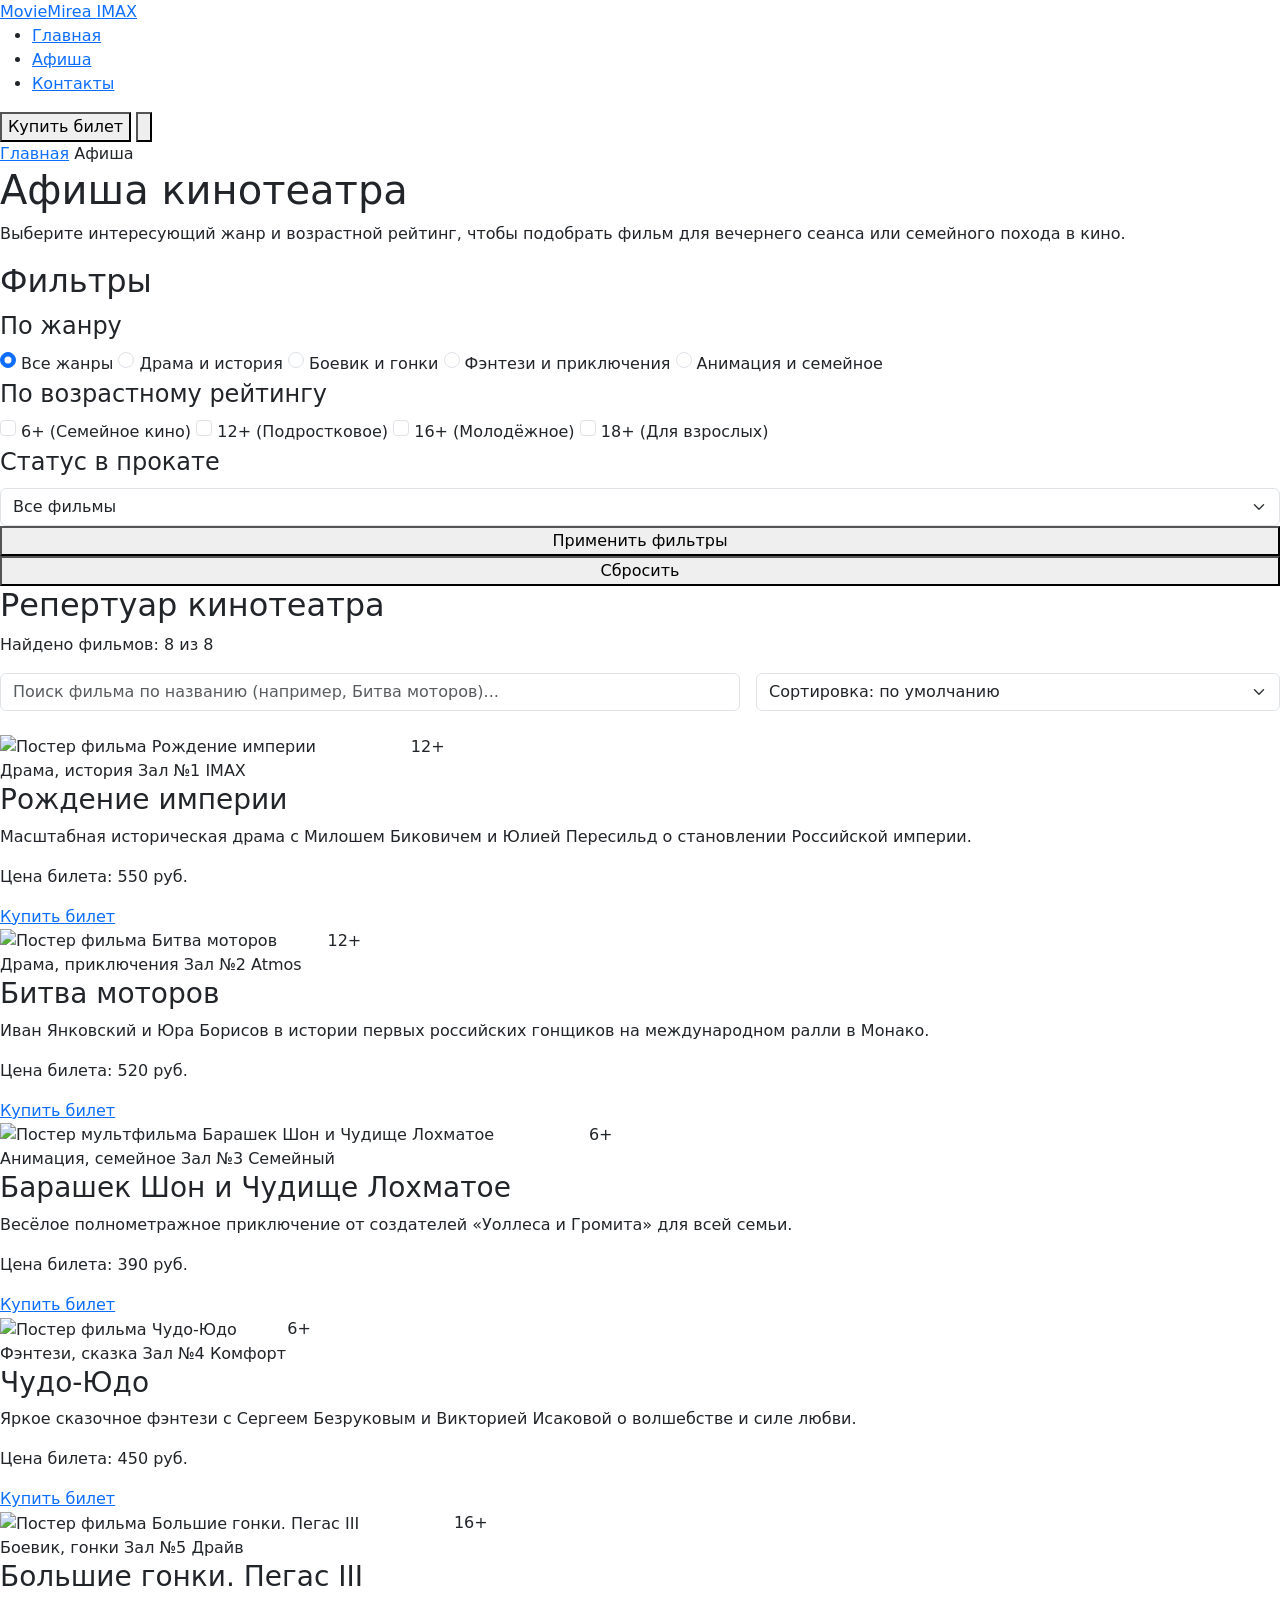
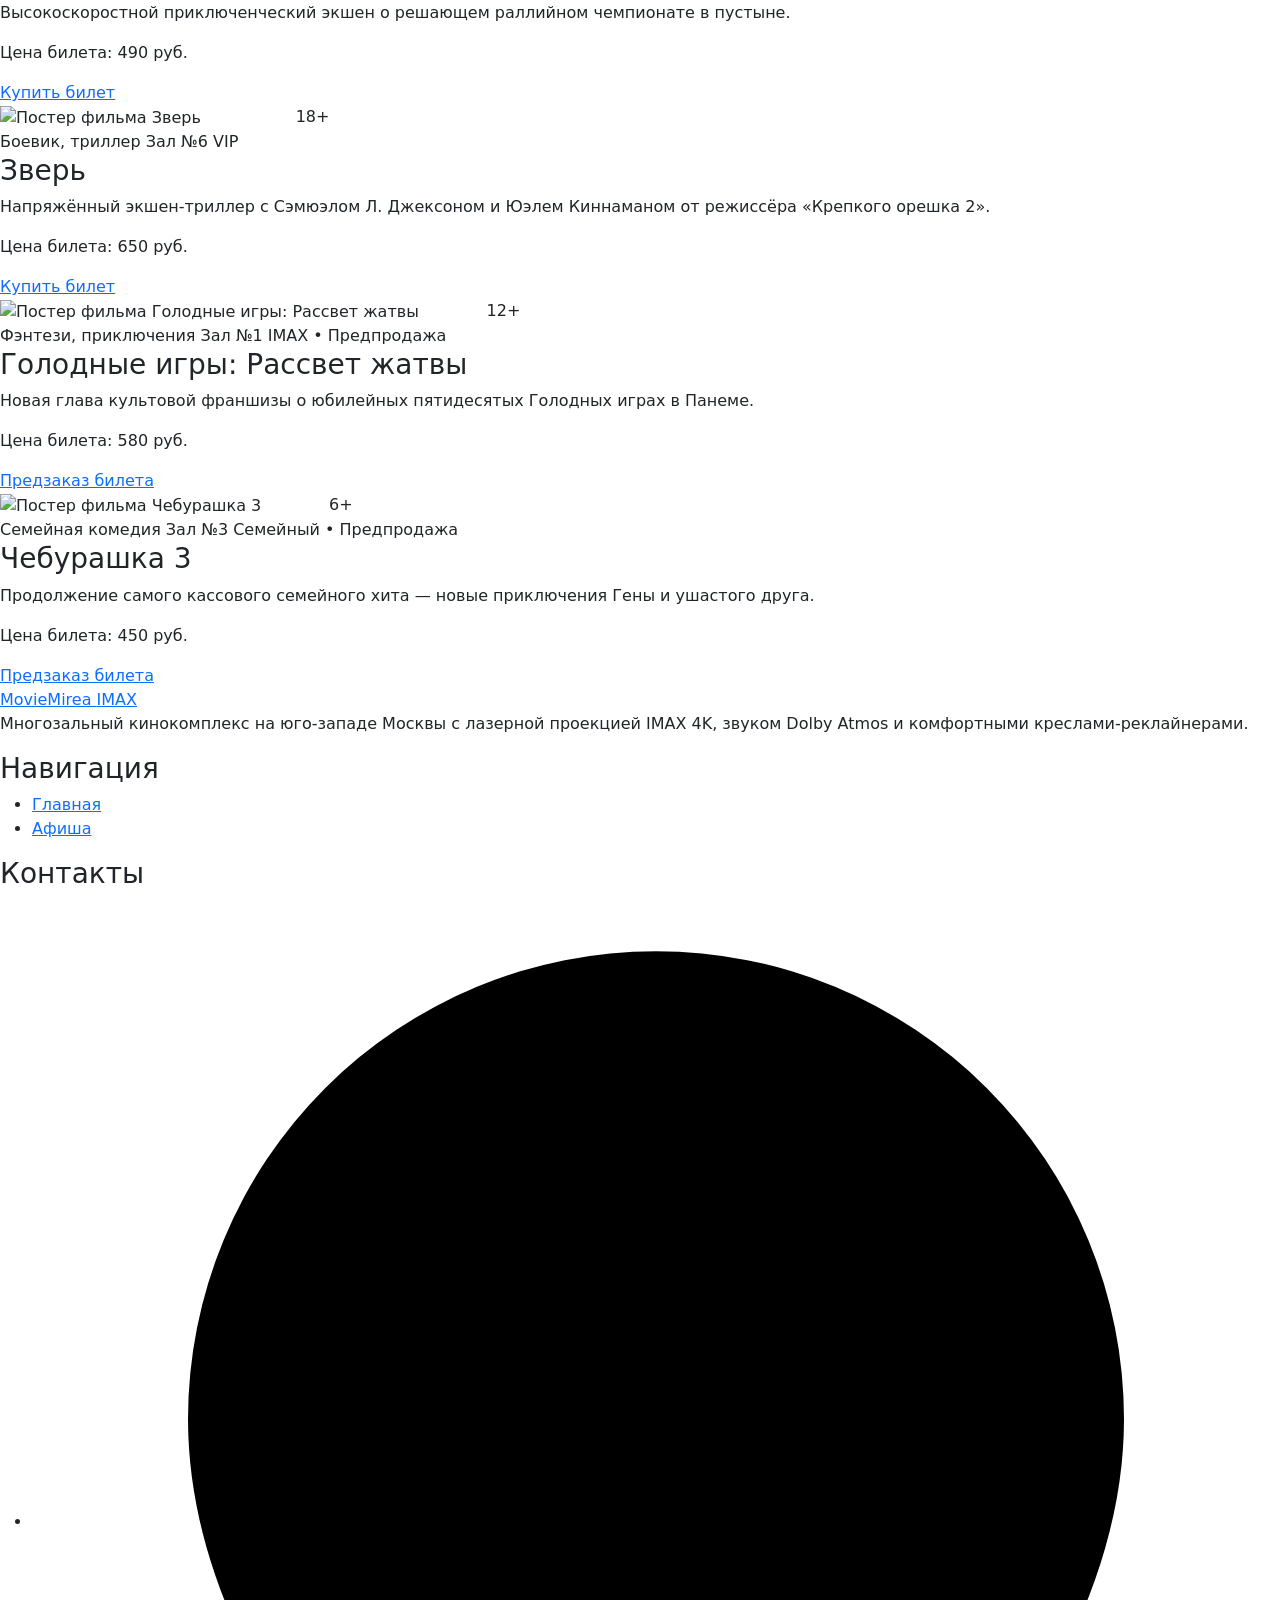
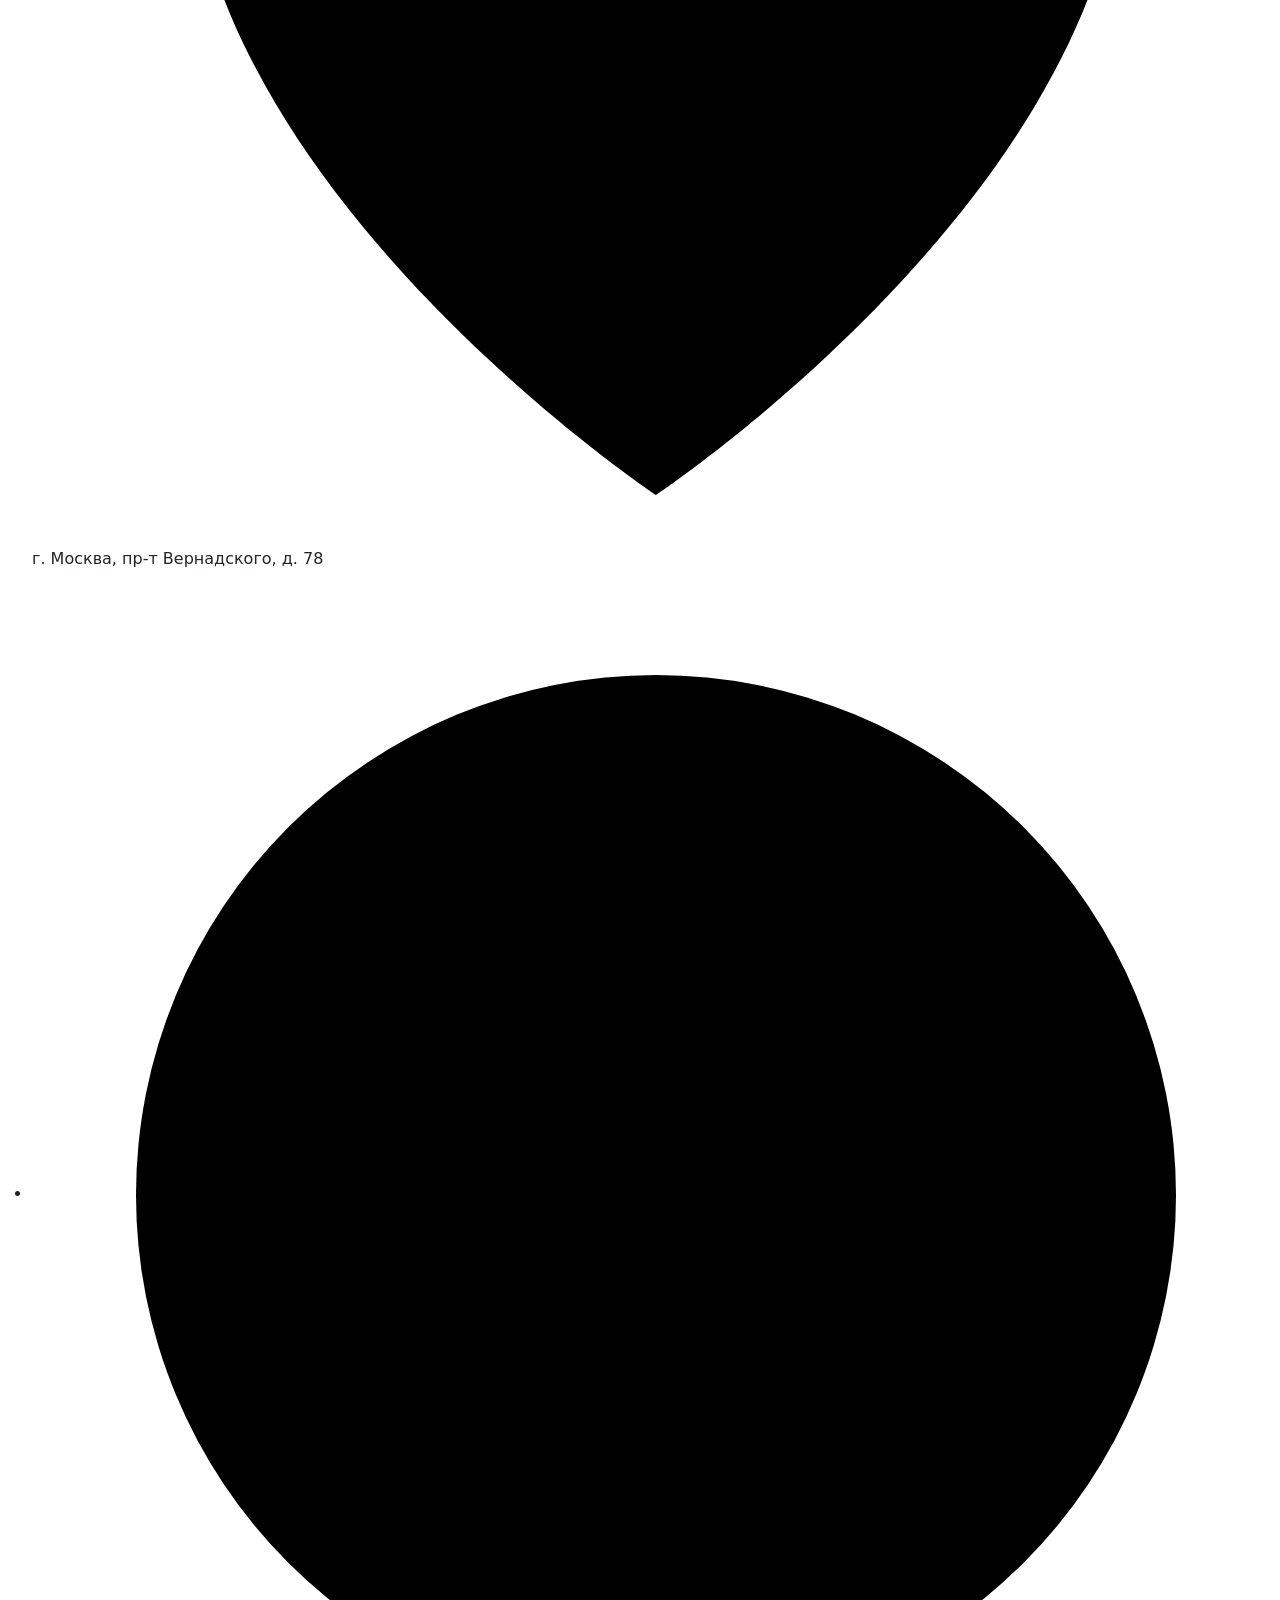
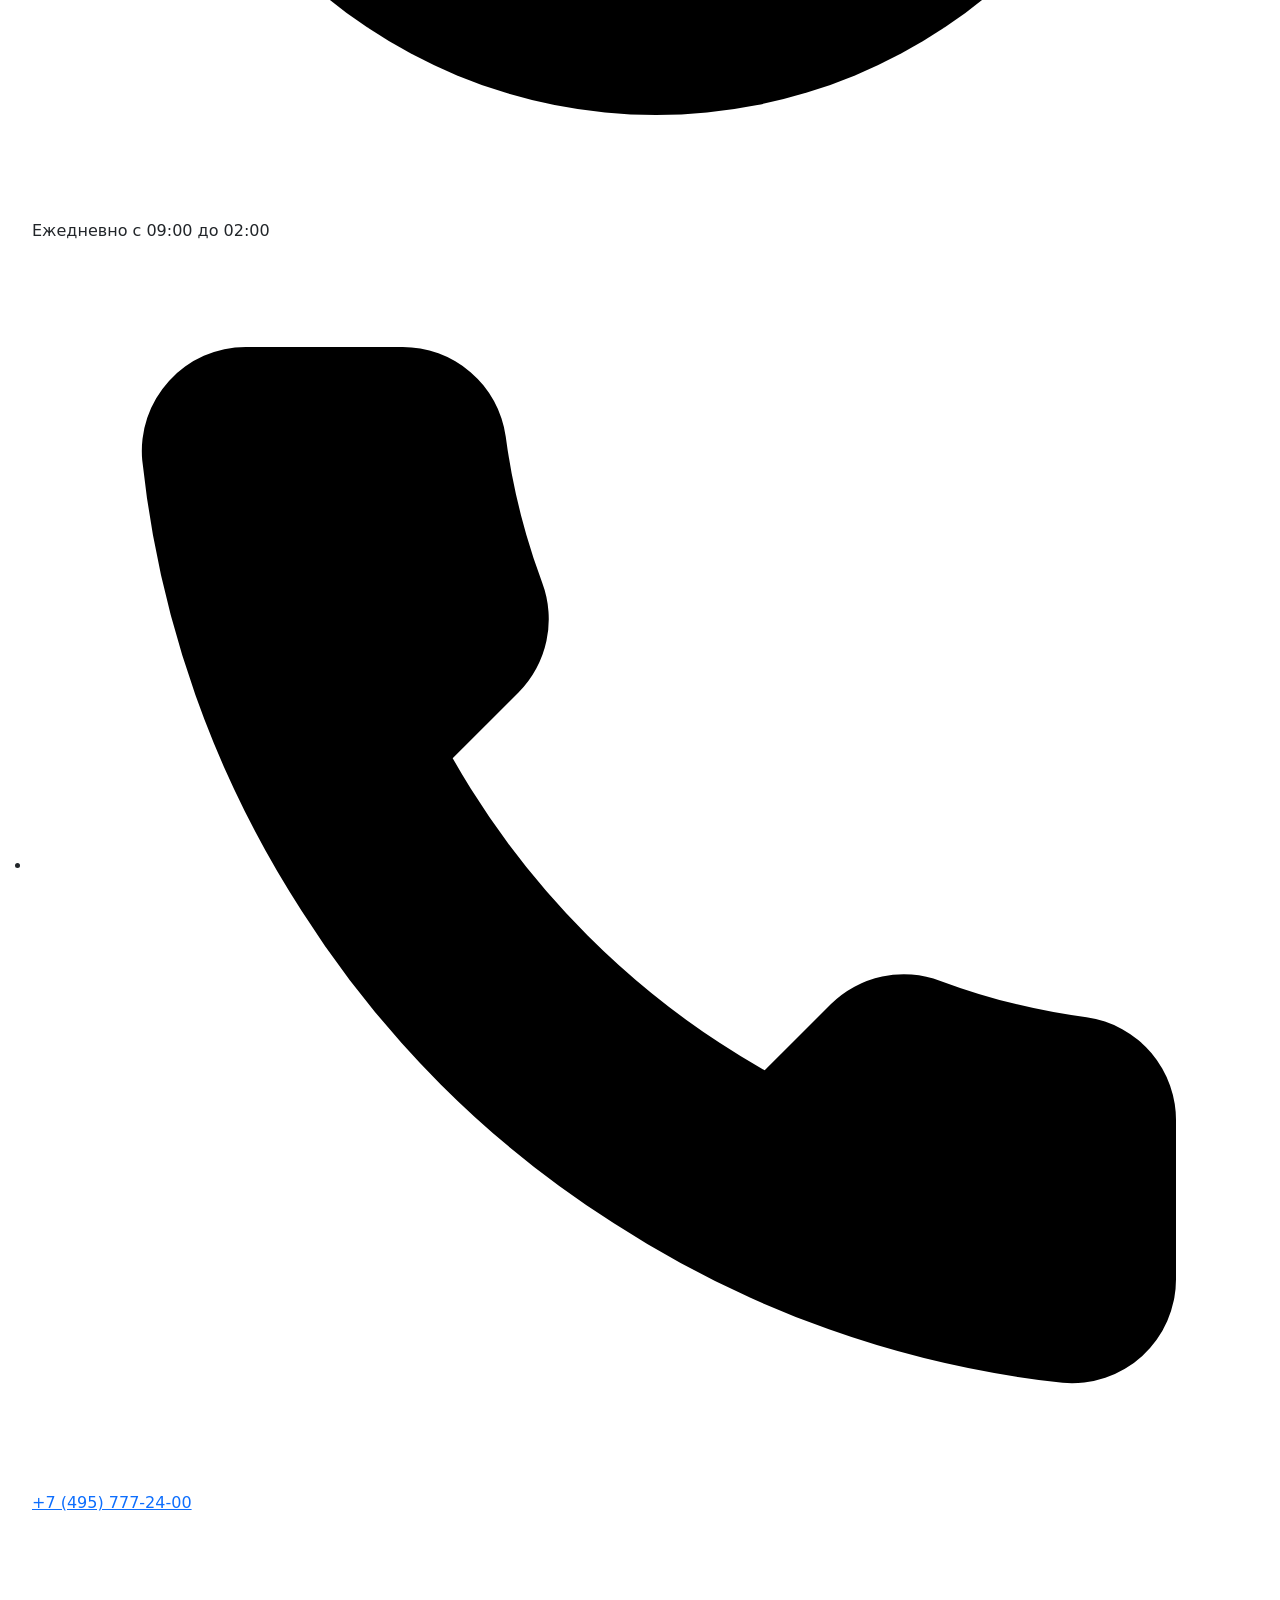
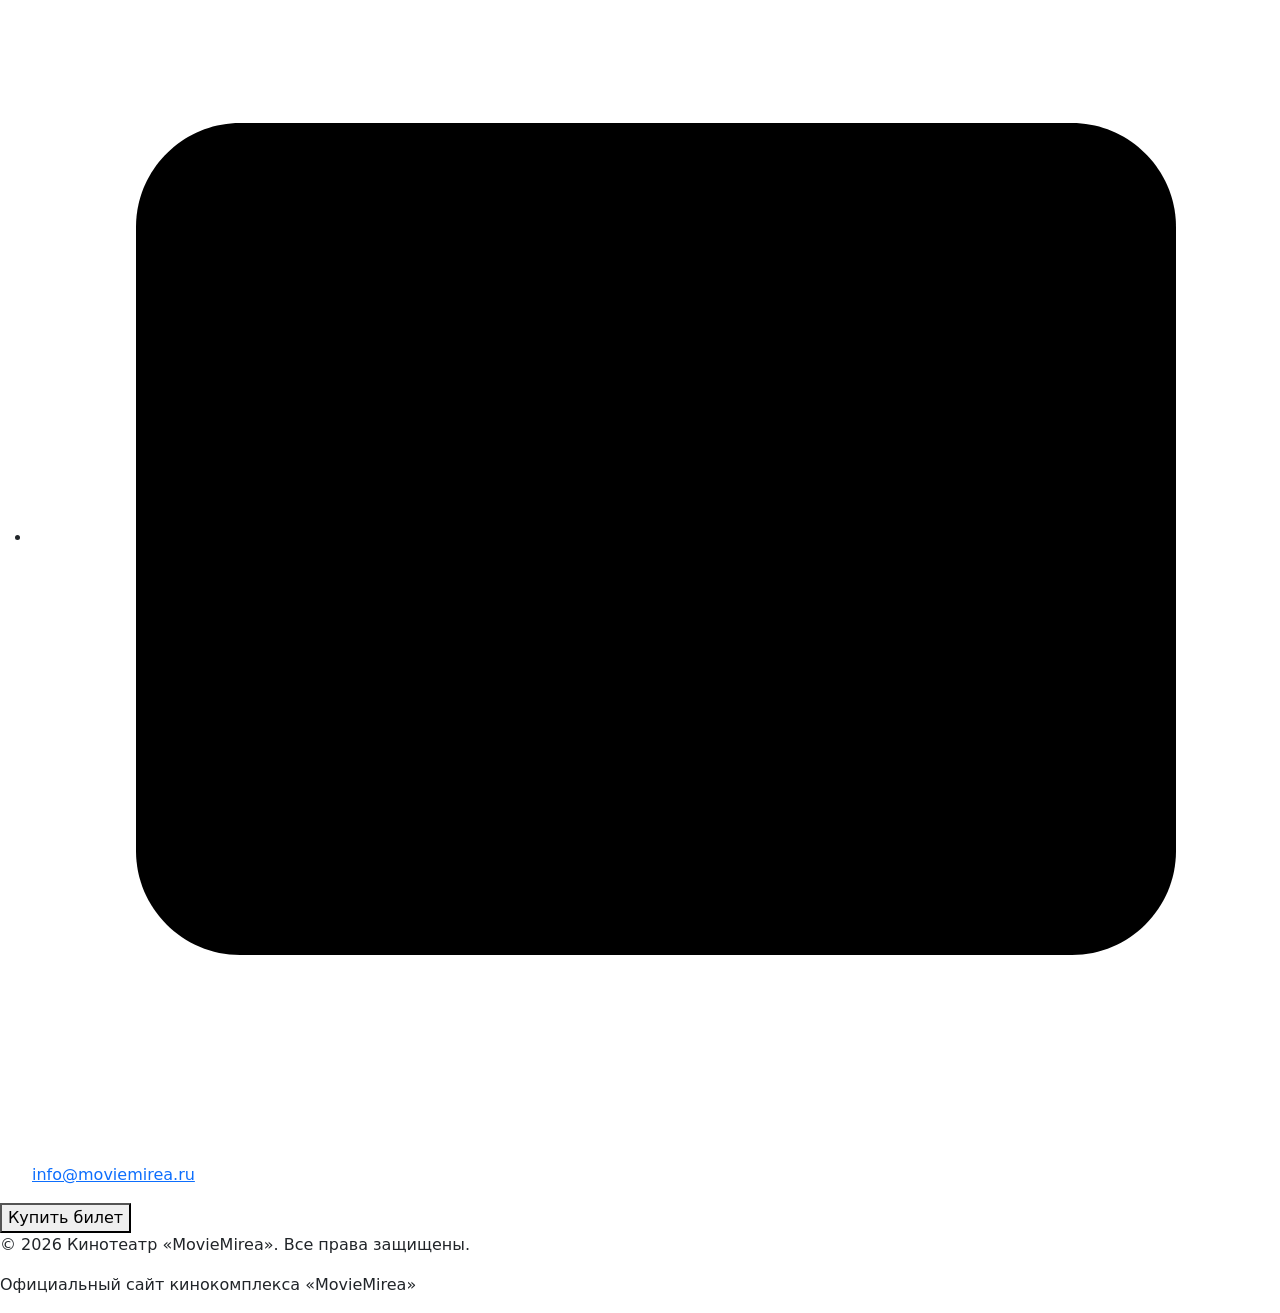
==== afisha.html @ 9479be46 "fix: remove contacts link from footer navigation" ====
<!DOCTYPE html>
<html lang="ru">
<head>
  <meta charset="UTF-8">
  <meta name="viewport" content="width=device-width, initial-scale=1.0">
  <meta name="description" content="Афиша кинотеатра MovieMirea — 8 реальных фильмов в прокате и скоро на экранах, фильтрация по жанру и возрастному рейтингу.">
  <title>Афиша — Кинотеатр MovieMirea</title>
  <link href="https://cdn.jsdelivr.net/npm/bootstrap@5.3.3/dist/css/bootstrap.min.css" rel="stylesheet">
  <link rel="stylesheet" href="css/style.css?v=9">
  <script src="js/main.js?v=9" defer></script>
</head>
<body class="page">
  <header class="site-header">
    <div class="site-header__inner">
      <a class="site-header__logo" href="index.html">
        MovieMirea
        <span class="site-header__logo-badge">IMAX</span>
      </a>

      <nav class="site-nav" aria-label="Основная навигация">
        <ul class="site-nav__list">
          <li class="site-nav__item"><a class="site-nav__link" href="index.html">Главная</a></li>
          <li class="site-nav__item"><a class="site-nav__link site-nav__link--active" href="afisha.html">Афиша</a></li>
          <li class="site-nav__item"><a class="site-nav__link" href="contacts.html">Контакты</a></li>
        </ul>
      </nav>

      <div class="site-header__actions">
        <button class="button button--primary site-header__buy-btn js-quick-book" type="button" data-movie="Рождение империи">
          Купить билет
        </button>

        <button class="theme-toggle" type="button" id="theme-toggle" aria-label="Включить светлую тему" title="Включить светлую тему">
          <svg viewBox="0 0 24 24" aria-hidden="true">
            <circle cx="12" cy="12" r="5"></circle>
            <line x1="12" y1="1" x2="12" y2="3"></line>
            <line x1="12" y1="21" x2="12" y2="23"></line>
            <line x1="4.22" y1="4.22" x2="5.64" y2="5.64"></line>
            <line x1="18.36" y1="18.36" x2="19.78" y2="19.78"></line>
            <line x1="1" y1="12" x2="3" y2="12"></line>
            <line x1="21" y1="12" x2="23" y2="12"></line>
            <line x1="4.22" y1="19.78" x2="5.64" y2="18.36"></line>
            <line x1="18.36" y1="5.64" x2="19.78" y2="4.22"></line>
          </svg>
        </button>
      </div>
    </div>
  </header>

  <main class="page__main">
    <div class="success-message alert alert-success" id="success-message" role="status" hidden>
      <strong>Бронирование успешно оформлено!</strong> Код брони отправлен по SMS на указанный номер телефона. Ждём вас в кинотеатре «MovieMirea».
    </div>
    <nav class="breadcrumbs" aria-label="Хлебные крошки">
      <a class="breadcrumbs__link" href="index.html">Главная</a>
      <span class="breadcrumbs__current">Афиша</span>
    </nav>

    <section class="section">
      <h1 class="section__title">Афиша кинотеатра</h1>
      <p class="section__text">
        Выберите интересующий жанр и возрастной рейтинг, чтобы подобрать фильм для вечернего сеанса или семейного похода в кино.
      </p>
    </section>

    <section class="afisha-layout">
      <aside class="afisha-filters" aria-label="Фильтры афиши">
        <h2 class="afisha-filters__title">Фильтры</h2>

        <form class="filters-form" id="afisha-filter-form" action="#" method="get">
          <fieldset class="filters-form__fieldset">
            <legend class="filters-form__legend">По жанру</legend>

            <label class="filters-form__label">
              <input class="form-check-input mt-0" type="radio" name="genre" value="all" checked>
              <span>Все жанры</span>
            </label>

            <label class="filters-form__label">
              <input class="form-check-input mt-0" type="radio" name="genre" value="drama">
              <span>Драма и история</span>
            </label>

            <label class="filters-form__label">
              <input class="form-check-input mt-0" type="radio" name="genre" value="action">
              <span>Боевик и гонки</span>
            </label>

            <label class="filters-form__label">
              <input class="form-check-input mt-0" type="radio" name="genre" value="fantasy">
              <span>Фэнтези и приключения</span>
            </label>

            <label class="filters-form__label">
              <input class="form-check-input mt-0" type="radio" name="genre" value="animation">
              <span>Анимация и семейное</span>
            </label>
          </fieldset>

          <fieldset class="filters-form__fieldset">
            <legend class="filters-form__legend">По возрастному рейтингу</legend>

            <label class="filters-form__label">
              <input class="form-check-input mt-0" type="checkbox" name="age" value="6+">
              <span>6+ (Семейное кино)</span>
            </label>

            <label class="filters-form__label">
              <input class="form-check-input mt-0" type="checkbox" name="age" value="12+">
              <span>12+ (Подростковое)</span>
            </label>

            <label class="filters-form__label">
              <input class="form-check-input mt-0" type="checkbox" name="age" value="16+">
              <span>16+ (Молодёжное)</span>
            </label>

            <label class="filters-form__label">
              <input class="form-check-input mt-0" type="checkbox" name="age" value="18+">
              <span>18+ (Для взрослых)</span>
            </label>
          </fieldset>

          <fieldset class="filters-form__fieldset">
            <legend class="filters-form__legend">Статус в прокате</legend>
            <label class="booking-form__label visually-hidden" for="filter-badge">Выберите бейдж</label>
            <select class="booking-form__select form-select" id="filter-badge" name="badge">
              <option value="all">Все фильмы</option>
              <option value="Премьера">Премьера</option>
              <option value="Хит">Хит</option>
              <option value="Скоро">Скоро</option>
            </select>
          </fieldset>

          <div class="filters-form__actions">
            <button class="button button--primary w-100" type="submit">Применить фильтры</button>
            <button class="button button--secondary w-100" type="reset">Сбросить</button>
          </div>
        </form>
      </aside>

      <section class="afisha-movies">
        <div class="afisha-movies__header">
          <h2 class="afisha-movies__title">Репертуар кинотеатра</h2>
          <p class="afisha-movies__count" id="afisha-movies-count">Найдено фильмов: 8 из 8</p>
        </div>

        <div class="afisha-toolbar row g-3 mb-4">
          <div class="col-md-7">
            <label class="visually-hidden" for="afisha-search">Поиск фильма по названию</label>
            <input
              class="booking-form__input form-control"
              id="afisha-search"
              type="search"
              placeholder="Поиск фильма по названию (например, Битва моторов)..."
              autocomplete="off"
            >
          </div>
          <div class="col-md-5">
            <label class="visually-hidden" for="afisha-sort">Сортировка фильмов</label>
            <select class="booking-form__select form-select" id="afisha-sort">
              <option value="default">Сортировка: по умолчанию</option>
              <option value="price-asc">По цене: сначала дешевле</option>
              <option value="price-desc">По цене: сначала дороже</option>
              <option value="title-asc">По названию: А — Я</option>
            </select>
          </div>
        </div>

        <div class="alert alert-warning" id="afisha-empty-message" hidden>
          По выбранным параметрам фильмы не найдены. Попробуйте изменить запрос или сбросить фильтры.
        </div>

        <div class="movies-grid" id="afisha-movies-grid">
          <!-- Фильм 1 -->
          <article class="movie-card movie-card--premiere js-afisha-card" data-genre="drama" data-age="12+" data-badge="Премьера" data-price="550" data-title="Рождение империи">
            <div class="movie-card__poster-wrap">
              <img class="movie-card__image" src="images/movie-1.jpg" alt="Постер фильма Рождение империи" width="680" height="1000" loading="lazy">
              <span class="movie-card__badge movie-card__badge--premiere badge">Премьера</span>
              <span class="movie-card__age">12+</span>
            </div>
            <div class="movie-card__meta">
              <span class="movie-card__genre">Драма, история</span>
              <span>Зал №1 IMAX</span>
            </div>
            <h3 class="movie-card__title">Рождение империи</h3>
            <p class="movie-card__description">Масштабная историческая драма с Милошем Биковичем и Юлией Пересильд о становлении Российской империи.</p>
            <p class="movie-card__price">Цена билета: 550 руб.</p>
            <div class="movie-card__actions">
              <a class="button button--primary movie-card__button" href="booking.html?movie=empire">Купить билет</a>
            </div>
          </article>

          <!-- Фильм 2 -->
          <article class="movie-card movie-card--hit js-afisha-card" data-genre="drama" data-age="12+" data-badge="Хит" data-price="520" data-title="Битва моторов">
            <div class="movie-card__poster-wrap">
              <img class="movie-card__image" src="images/movie-2.jpg" alt="Постер фильма Битва моторов" width="680" height="1000" loading="lazy">
              <span class="movie-card__badge movie-card__badge--hit badge">Хит</span>
              <span class="movie-card__age">12+</span>
            </div>
            <div class="movie-card__meta">
              <span class="movie-card__genre">Драма, приключения</span>
              <span>Зал №2 Atmos</span>
            </div>
            <h3 class="movie-card__title">Битва моторов</h3>
            <p class="movie-card__description">Иван Янковский и Юра Борисов в истории первых российских гонщиков на международном ралли в Монако.</p>
            <p class="movie-card__price">Цена билета: 520 руб.</p>
            <div class="movie-card__actions">
              <a class="button button--primary movie-card__button" href="booking.html?movie=motors">Купить билет</a>
            </div>
          </article>

          <!-- Фильм 3 -->
          <article class="movie-card movie-card--premiere js-afisha-card" data-genre="animation" data-age="6+" data-badge="Премьера" data-price="390" data-title="Барашек Шон и Чудище Лохматое">
            <div class="movie-card__poster-wrap">
              <img class="movie-card__image" src="images/movie-3.jpg" alt="Постер мультфильма Барашек Шон и Чудище Лохматое" width="680" height="1000" loading="lazy">
              <span class="movie-card__badge movie-card__badge--premiere badge">Премьера</span>
              <span class="movie-card__age">6+</span>
            </div>
            <div class="movie-card__meta">
              <span class="movie-card__genre">Анимация, семейное</span>
              <span>Зал №3 Семейный</span>
            </div>
            <h3 class="movie-card__title">Барашек Шон и Чудище Лохматое</h3>
            <p class="movie-card__description">Весёлое полнометражное приключение от создателей «Уоллеса и Громита» для всей семьи.</p>
            <p class="movie-card__price">Цена билета: 390 руб.</p>
            <div class="movie-card__actions">
              <a class="button button--primary movie-card__button" href="booking.html?movie=shaun">Купить билет</a>
            </div>
          </article>

          <!-- Фильм 4 -->
          <article class="movie-card movie-card--hit js-afisha-card" data-genre="fantasy" data-age="6+" data-badge="Хит" data-price="450" data-title="Чудо-Юдо">
            <div class="movie-card__poster-wrap">
              <img class="movie-card__image" src="images/movie-5.jpg" alt="Постер фильма Чудо-Юдо" width="680" height="1000" loading="lazy">
              <span class="movie-card__badge movie-card__badge--hit badge">Хит</span>
              <span class="movie-card__age">6+</span>
            </div>
            <div class="movie-card__meta">
              <span class="movie-card__genre">Фэнтези, сказка</span>
              <span>Зал №4 Комфорт</span>
            </div>
            <h3 class="movie-card__title">Чудо-Юдо</h3>
            <p class="movie-card__description">Яркое сказочное фэнтези с Сергеем Безруковым и Викторией Исаковой о волшебстве и силе любви.</p>
            <p class="movie-card__price">Цена билета: 450 руб.</p>
            <div class="movie-card__actions">
              <a class="button button--primary movie-card__button" href="booking.html?movie=chudo">Купить билет</a>
            </div>
          </article>

          <!-- Фильм 5 -->
          <article class="movie-card movie-card--premiere js-afisha-card" data-genre="action" data-age="16+" data-badge="Премьера" data-price="490" data-title="Большие гонки. Пегас III">
            <div class="movie-card__poster-wrap">
              <img class="movie-card__image" src="images/movie-6.jpg" alt="Постер фильма Большие гонки. Пегас III" width="680" height="1000" loading="lazy">
              <span class="movie-card__badge movie-card__badge--premiere badge">Премьера</span>
              <span class="movie-card__age">16+</span>
            </div>
            <div class="movie-card__meta">
              <span class="movie-card__genre">Боевик, гонки</span>
              <span>Зал №5 Драйв</span>
            </div>
            <h3 class="movie-card__title">Большие гонки. Пегас III</h3>
            <p class="movie-card__description">Высокоскоростной приключенческий экшен о решающем раллийном чемпионате в пустыне.</p>
            <p class="movie-card__price">Цена билета: 490 руб.</p>
            <div class="movie-card__actions">
              <a class="button button--primary movie-card__button" href="booking.html?movie=pegas">Купить билет</a>
            </div>
          </article>

          <!-- Фильм 6 -->
          <article class="movie-card movie-card--premiere js-afisha-card" data-genre="action" data-age="18+" data-badge="Премьера" data-price="650" data-title="Зверь">
            <div class="movie-card__poster-wrap">
              <img class="movie-card__image" src="images/movie-7.jpg" alt="Постер фильма Зверь" width="680" height="1000" loading="lazy">
              <span class="movie-card__badge movie-card__badge--premiere badge">Премьера</span>
              <span class="movie-card__age">18+</span>
            </div>
            <div class="movie-card__meta">
              <span class="movie-card__genre">Боевик, триллер</span>
              <span>Зал №6 VIP</span>
            </div>
            <h3 class="movie-card__title">Зверь</h3>
            <p class="movie-card__description">Напряжённый экшен-триллер с Сэмюэлом Л. Джексоном и Юэлем Киннаманом от режиссёра «Крепкого орешка 2».</p>
            <p class="movie-card__price">Цена билета: 650 руб.</p>
            <div class="movie-card__actions">
              <a class="button button--primary movie-card__button" href="booking.html?movie=beast">Купить билет</a>
            </div>
          </article>

          <!-- Фильм 7 -->
          <article class="movie-card movie-card--soon js-afisha-card" data-genre="fantasy" data-age="12+" data-badge="Скоро" data-price="580" data-title="Голодные игры: Рассвет жатвы">
            <div class="movie-card__poster-wrap">
              <img class="movie-card__image" src="images/movie-4.jpg" alt="Постер фильма Голодные игры: Рассвет жатвы" width="680" height="1000" loading="lazy">
              <span class="movie-card__badge movie-card__badge--soon badge">Скоро</span>
              <span class="movie-card__age">12+</span>
            </div>
            <div class="movie-card__meta">
              <span class="movie-card__genre">Фэнтези, приключения</span>
              <span>Зал №1 IMAX &bull; Предпродажа</span>
            </div>
            <h3 class="movie-card__title">Голодные игры: Рассвет жатвы</h3>
            <p class="movie-card__description">Новая глава культовой франшизы о юбилейных пятидесятых Голодных играх в Панеме.</p>
            <p class="movie-card__price">Цена билета: 580 руб.</p>
            <div class="movie-card__actions">
              <a class="button button--secondary movie-card__button" href="booking.html?movie=hungergames">Предзаказ билета</a>
            </div>
          </article>

          <!-- Фильм 8 -->
          <article class="movie-card movie-card--soon js-afisha-card" data-genre="animation" data-age="6+" data-badge="Скоро" data-price="450" data-title="Чебурашка 3">
            <div class="movie-card__poster-wrap">
              <img class="movie-card__image" src="images/movie-8.jpg" alt="Постер фильма Чебурашка 3" width="680" height="1000" loading="lazy">
              <span class="movie-card__badge movie-card__badge--soon badge">Скоро</span>
              <span class="movie-card__age">6+</span>
            </div>
            <div class="movie-card__meta">
              <span class="movie-card__genre">Семейная комедия</span>
              <span>Зал №3 Семейный &bull; Предпродажа</span>
            </div>
            <h3 class="movie-card__title">Чебурашка 3</h3>
            <p class="movie-card__description">Продолжение самого кассового семейного хита — новые приключения Гены и ушастого друга.</p>
            <p class="movie-card__price">Цена билета: 450 руб.</p>
            <div class="movie-card__actions">
              <a class="button button--secondary movie-card__button" href="booking.html?movie=cheburashka">Предзаказ билета</a>
            </div>
          </article>
        </div>
      </section>
    </section>
  </main>

  <footer class="site-footer">
    <div class="site-footer__inner">
      <div class="site-footer__grid">
        <div class="site-footer__col">
          <a class="site-footer__logo" href="index.html">
            MovieMirea
            <span class="site-header__logo-badge">IMAX</span>
          </a>
          <p class="site-footer__text">
            Многозальный кинокомплекс на юго-западе Москвы с лазерной проекцией IMAX 4K, звуком Dolby Atmos и комфортными креслами-реклайнерами.
          </p>
        </div>

        <nav class="site-footer__col" aria-label="Навигация в подвале">
          <h3 class="site-footer__title">Навигация</h3>
          <ul class="site-footer__list">
            <li class="site-footer__item"><a class="site-footer__link" href="index.html">Главная</a></li>
            <li class="site-footer__item"><a class="site-footer__link" href="afisha.html">Афиша</a></li>
          </ul>
        </nav>

        <div class="site-footer__col">
          <h3 class="site-footer__title">Контакты</h3>
          <ul class="site-footer__list">
            <li class="site-footer__item site-footer__item--icon">
              <svg class="site-footer__icon" viewBox="0 0 24 24" aria-hidden="true">
                <path d="M21 10c0 7-9 13-9 13s-9-6-9-13a9 9 0 0 1 18 0z"></path>
                <circle cx="12" cy="10" r="3"></circle>
              </svg>
              <span>г. Москва, пр-т Вернадского, д. 78</span>
            </li>
            <li class="site-footer__item site-footer__item--icon">
              <svg class="site-footer__icon" viewBox="0 0 24 24" aria-hidden="true">
                <circle cx="12" cy="12" r="10"></circle>
                <polyline points="12 6 12 12 16 14"></polyline>
              </svg>
              <span>Ежедневно с 09:00 до 02:00</span>
            </li>
            <li class="site-footer__item site-footer__item--icon">
              <svg class="site-footer__icon" viewBox="0 0 24 24" aria-hidden="true">
                <path d="M22 16.92v3a2 2 0 0 1-2.18 2 19.79 19.79 0 0 1-8.63-3.07 19.5 19.5 0 0 1-6-6 19.79 19.79 0 0 1-3.07-8.67A2 2 0 0 1 4.11 2h3a2 2 0 0 1 2 1.72 12.84 12.84 0 0 0 .7 2.81 2 2 0 0 1-.45 2.11L8.09 9.91a16 16 0 0 0 6 6l1.27-1.27a2 2 0 0 1 2.11-.45 12.84 12.84 0 0 0 2.81.7A2 2 0 0 1 22 16.92z"></path>
              </svg>
              <a class="site-footer__link" href="tel:+74957772400">+7 (495) 777-24-00</a>
            </li>
            <li class="site-footer__item site-footer__item--icon">
              <svg class="site-footer__icon" viewBox="0 0 24 24" aria-hidden="true">
                <path d="M4 4h16c1.1 0 2 .9 2 2v12c0 1.1-.9 2-2 2H4c-1.1 0-2-.9-2-2V6c0-1.1.9-2 2-2z"></path>
                <polyline points="22,6 12,13 2,6"></polyline>
              </svg>
              <a class="site-footer__link" href="mailto:info@moviemirea.ru">info@moviemirea.ru</a>
            </li>
          </ul>
          <button class="button button--primary site-footer__book-btn js-quick-book" type="button" data-movie="Рождение империи">
            Купить билет
          </button>
        </div>
      </div>

      <div class="site-footer__bottom">
        <p class="site-footer__text">&copy; 2026 Кинотеатр «MovieMirea». Все права защищены.</p>
        <p class="site-footer__text">Официальный сайт кинокомплекса «MovieMirea»</p>
      </div>
    </div>
  </footer>

  <button class="button button--primary scroll-top" type="button" id="scroll-top" hidden aria-label="Наверх">
    Наверх
  </button>

  <dialog class="booking-dialog" id="quick-booking-dialog" aria-labelledby="quick-booking-title">
    <div class="booking-dialog__inner">
      <button class="booking-dialog__close" type="button" id="close-booking-dialog-cross" aria-label="Закрыть окно">&times;</button>
      <h2 class="booking-dialog__title" id="quick-booking-title">Быстрое бронирование</h2>
      <p class="booking-dialog__movie" id="dialog-movie-name">Вы выбрали: Рождение империи</p>

      <form class="booking-form" id="quick-booking-form" action="#" method="post" novalidate>
        <div class="booking-form__field">
          <label class="booking-form__label" for="quick-movie">
            Фильм <span class="booking-form__required" aria-hidden="true">*</span>
          </label>
          <select class="booking-form__select form-select" id="quick-movie" name="movie" required>
            <option value="Рождение империи">Рождение империи (12+)</option>
            <option value="Битва моторов">Битва моторов (12+)</option>
            <option value="Барашек Шон и Чудище Лохматое">Барашек Шон и Чудище Лохматое (6+)</option>
            <option value="Чудо-Юдо">Чудо-Юдо (6+)</option>
            <option value="Большие гонки. Пегас III">Большие гонки. Пегас III (16+)</option>
            <option value="Зверь">Зверь (18+)</option>
            <option value="Голодные игры: Рассвет жатвы">Голодные игры: Рассвет жатвы (12+)</option>
            <option value="Чебурашка 3">Чебурашка 3 (6+)</option>
          </select>
        </div>

        <div class="row g-3">
          <div class="col-sm-6">
            <div class="booking-form__field">
              <label class="booking-form__label" for="quick-session">
                Сеанс <span class="booking-form__required" aria-hidden="true">*</span>
              </label>
              <select class="booking-form__select form-select" id="quick-session" name="session" required>
                <option value="12:30">12:30 (Дневной)</option>
                <option value="16:00">16:00 (Дневной)</option>
                <option value="19:30" selected>19:30 (Вечерний IMAX)</option>
                <option value="22:15">22:15 (Ночной VIP)</option>
              </select>
            </div>
          </div>

          <div class="col-sm-6">
            <div class="booking-form__field">
              <label class="booking-form__label" for="quick-tickets">
                Количество билетов <span class="booking-form__required" aria-hidden="true">*</span>
              </label>
              <input
                class="booking-form__input form-control"
                id="quick-tickets"
                name="tickets"
                type="number"
                min="1"
                max="10"
                value="2"
                required
              >
            </div>
          </div>
        </div>

        <div class="booking-form__field">
          <label class="booking-form__label" for="quick-name">
            Ваше имя <span class="booking-form__required" aria-hidden="true">*</span>
          </label>
          <input
            class="booking-form__input form-control"
            id="quick-name"
            name="name"
            type="text"
            placeholder="Введите ваше имя"
            minlength="2"
            autocomplete="given-name"
            required
          >
        </div>

        <div class="booking-form__field">
          <label class="booking-form__label" for="quick-phone">
            Телефон для SMS с билетом <span class="booking-form__required" aria-hidden="true">*</span>
          </label>
          <input
            class="booking-form__input form-control"
            id="quick-phone"
            name="phone"
            type="tel"
            inputmode="tel"
            placeholder="+7 (900) 000-00-00"
            required
          >
          <small class="booking-form__hint">Мы отправим номер брони по SMS за 30 минут до начала сеанса.</small>
        </div>

        <div class="booking-form__field booking-form__field--checkbox">
          <label class="booking-form__label" for="quick-agreement">
            <input class="booking-form__checkbox form-check-input mt-0" id="quick-agreement" name="agreement" type="checkbox" required checked>
            <span>Согласен с правилами посещения кинотеатра и обработкой данных <span class="booking-form__required" aria-hidden="true">*</span></span>
          </label>
        </div>

        <div class="booking-form__actions">
          <button class="button button--primary" type="submit">Подтвердить бронь</button>
          <button class="button button--secondary" type="reset">Очистить</button>
          <button class="button button--secondary" type="button" id="close-booking-dialog">Закрыть</button>
        </div>
      </form>
    </div>
  </dialog>
</body>
</html>
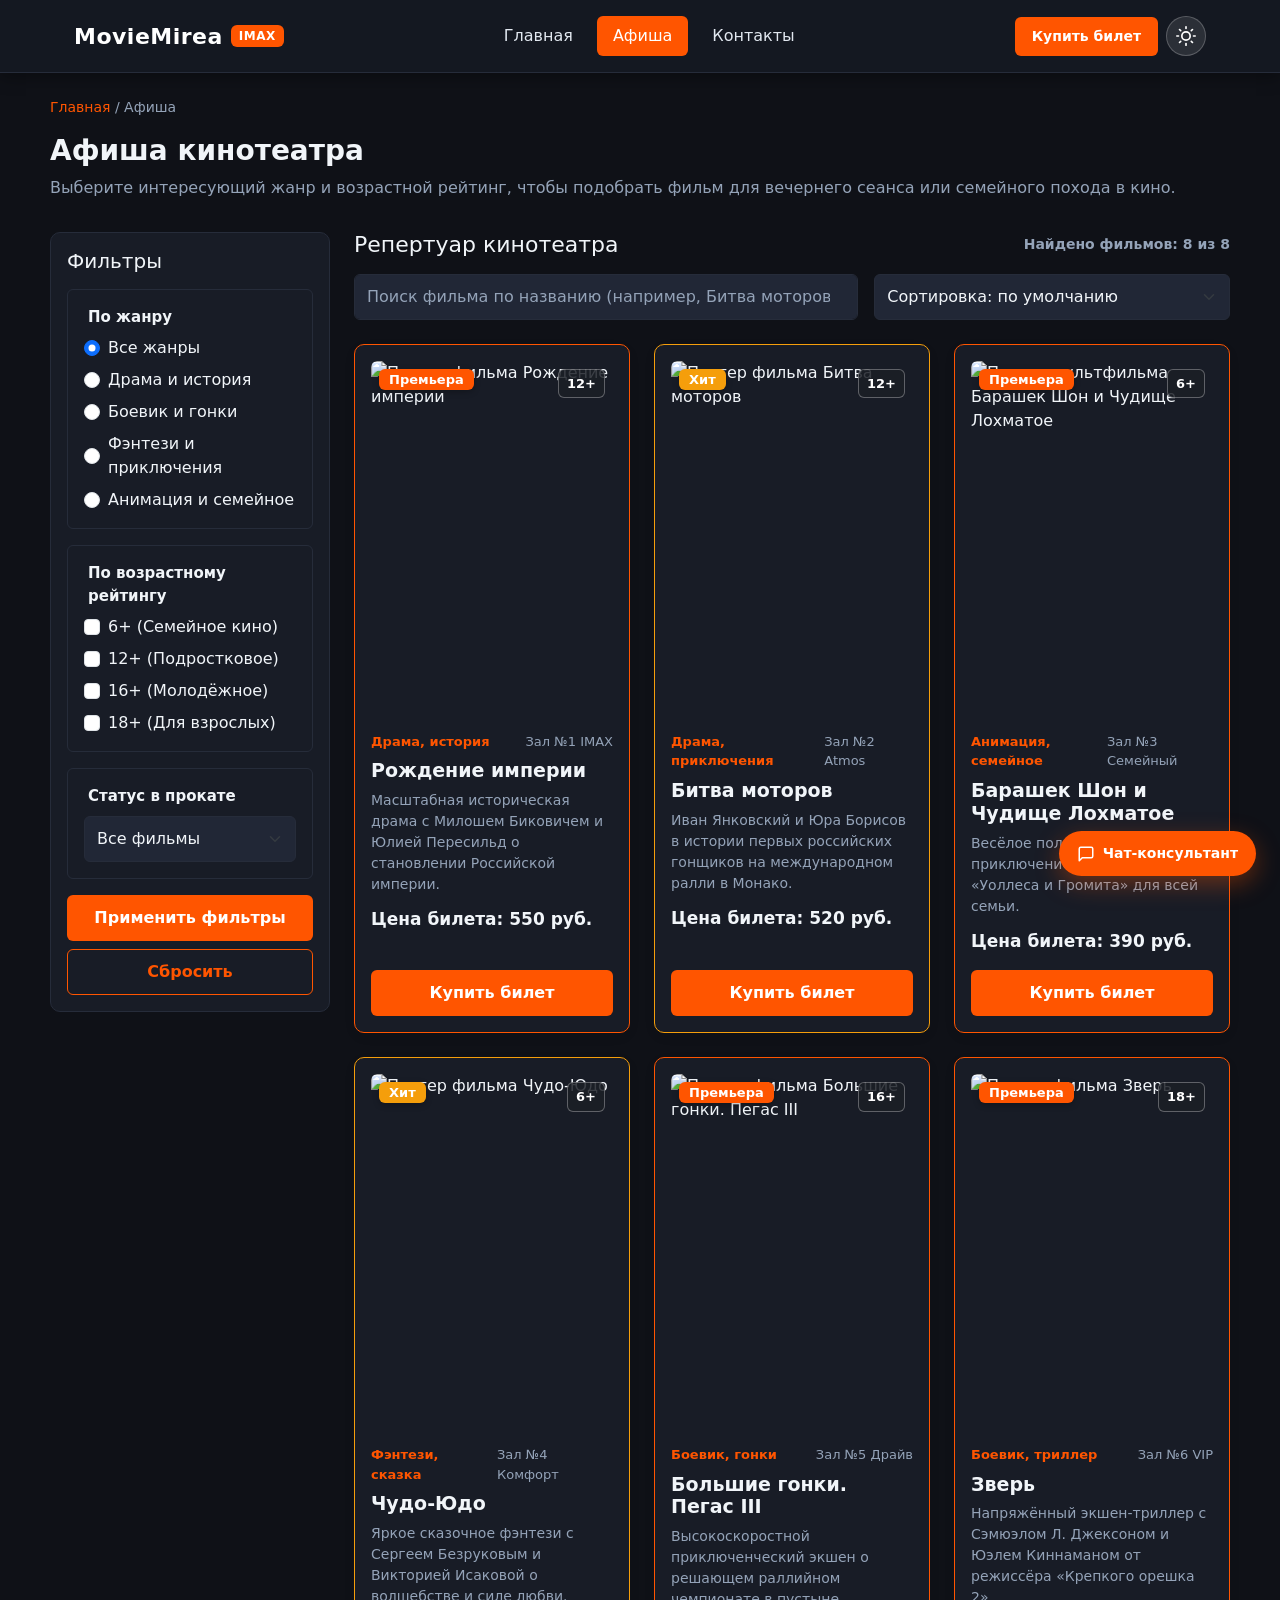
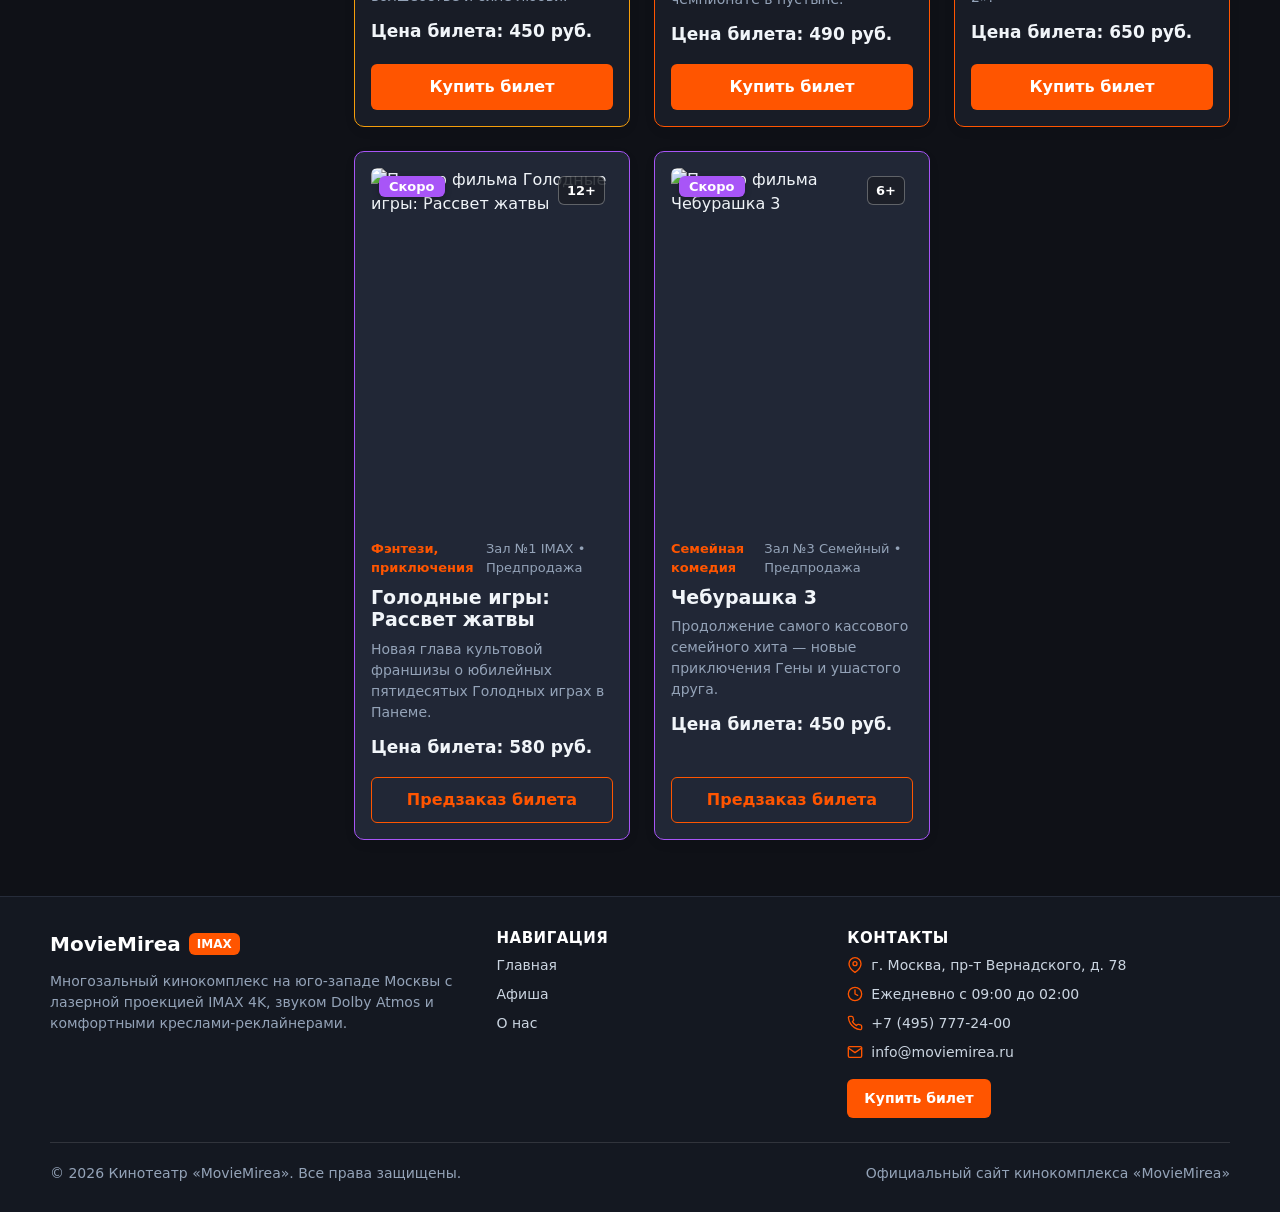
==== commit 8d2d2134: "feat: add 'About Us' link to footer navigation and interactive online chat consultant widget" ====
--- a/afisha.html
+++ b/afisha.html
@@ -6,8 +6,8 @@
   <meta name="description" content="Афиша кинотеатра MovieMirea — 8 реальных фильмов в прокате и скоро на экранах, фильтрация по жанру и возрастному рейтингу.">
   <title>Афиша — Кинотеатр MovieMirea</title>
   <link href="https://cdn.jsdelivr.net/npm/bootstrap@5.3.3/dist/css/bootstrap.min.css" rel="stylesheet">
-  <link rel="stylesheet" href="css/style.css?v=9">
-  <script src="js/main.js?v=9" defer></script>
+  <link rel="stylesheet" href="css/style.css?v=10">
+  <script src="js/main.js?v=10" defer></script>
 </head>
 <body class="page">
   <header class="site-header">
@@ -346,6 +346,7 @@
           <ul class="site-footer__list">
             <li class="site-footer__item"><a class="site-footer__link" href="index.html">Главная</a></li>
             <li class="site-footer__item"><a class="site-footer__link" href="afisha.html">Афиша</a></li>
+            <li class="site-footer__item"><a class="site-footer__link" href="contacts.html">О нас</a></li>
           </ul>
         </nav>
 
--- a/css/style.css
+++ b/css/style.css
@@ -0,0 +1,1774 @@
+/* ===============================
+   1. Переменные проекта
+   =============================== */
+
+:root {
+  /* Основные цвета проекта — Тёмная тема «Настоящий Кинозал» (по умолчанию) */
+  --color-bg: #0f1117;
+  --color-text: #f1f5f9;
+  --color-muted: #94a3b8;
+  --color-primary: #ff5500;
+  --color-primary-dark: #e04800;
+  --color-accent: #141821;
+  --color-border: #262c3a;
+  --color-surface: #181c26;
+  --color-surface-alt: #212736;
+  --color-surface-accent: #241914;
+  --color-danger: #ef4444;
+  --color-success: #22c55e;
+  --color-success-bg: #12281c;
+  --color-success-text: #86efac;
+  --color-warning: #f59e0b;
+  --color-warning-bg: #291d0a;
+  --color-warning-text: #fde68a;
+  --color-vip: #a855f7;
+  --color-vip-bg: rgba(168, 85, 247, 0.2);
+  --color-vip-text: #e9d5ff;
+  --color-seat-border: #3b4459;
+  --color-seat-occupied-bg: #12151d;
+  --color-seat-occupied-border: #262c3a;
+  --color-seat-occupied-text: #475569;
+  --color-white: #ffffff;
+  --scheme-mode: dark;
+
+  /* Отступы */
+  --space-xs: 4px;
+  --space-sm: 8px;
+  --space-md: 16px;
+  --space-lg: 24px;
+  --space-xl: 32px;
+  --space-2xl: 48px;
+
+  /* Скругления */
+  --radius-sm: 6px;
+  --radius-md: 10px;
+  --radius-lg: 16px;
+
+  /* Размеры */
+  --container-width: 1180px;
+}
+
+/* Светлая тема при переключении */
+html[data-theme="light"] {
+  --color-bg: #f8f9fc;
+  --color-text: #1c1f26;
+  --color-muted: #5c6474;
+  --color-primary: #e04800;
+  --color-primary-dark: #b83700;
+  --color-accent: #1e293b;
+  --color-border: #dce1eb;
+  --color-surface: #ffffff;
+  --color-surface-alt: #f1f4f9;
+  --color-surface-accent: #fff4ed;
+  --color-danger: #c62828;
+  --color-success: #168a2f;
+  --color-success-bg: #eefaf0;
+  --color-success-text: #14532d;
+  --color-warning: #d97706;
+  --color-warning-bg: #fffbeb;
+  --color-warning-text: #92400e;
+  --color-vip: #7c3aed;
+  --color-vip-bg: #f3e8ff;
+  --color-vip-text: #5b21b6;
+  --color-seat-border: #94a3b8;
+  --color-seat-occupied-bg: #cbd5e1;
+  --color-seat-occupied-border: #94a3b8;
+  --color-seat-occupied-text: #64748b;
+  --scheme-mode: light;
+}
+
+/* ===============================
+   2. Базовые стили
+   =============================== */
+
+* {
+  box-sizing: border-box;
+}
+
+html {
+  scroll-behavior: smooth;
+}
+
+body {
+  margin: 0;
+  font-family: system-ui, -apple-system, "Segoe UI", Roboto, Arial, sans-serif;
+  line-height: 1.5;
+  color: var(--color-text);
+  background-color: var(--color-bg);
+}
+
+a {
+  color: var(--color-primary);
+  transition: color 0.2s ease, background-color 0.2s ease;
+}
+
+a:hover {
+  color: var(--color-primary-dark);
+}
+
+a:focus-visible {
+  outline: 2px solid var(--color-primary);
+  outline-offset: 3px;
+}
+
+:target {
+  outline: 2px dashed var(--color-primary);
+  outline-offset: 4px;
+}
+
+/* ===============================
+   3. Блок page
+   =============================== */
+
+.page {
+  min-height: 100vh;
+  display: flex;
+  flex-direction: column;
+}
+
+.page__main {
+  flex: 1;
+  padding: var(--space-lg) var(--space-md);
+}
+
+/*
+  Модификатор фиксирует страницу,
+  когда открыто модальное окно.
+*/
+.page--locked {
+  position: fixed;
+  width: 100%;
+  overflow-y: scroll;
+}
+
+/* ===============================
+   4. Шапка и навигация
+   =============================== */
+
+.site-header {
+  background-color: var(--color-accent);
+  color: var(--color-white);
+  border-bottom: 1px solid var(--color-border);
+  box-shadow: 0 4px 16px rgba(0, 0, 0, 0.35);
+}
+
+.site-header__inner {
+  display: flex;
+  justify-content: space-between;
+  align-items: center;
+  flex-wrap: wrap;
+  gap: var(--space-md);
+  max-width: var(--container-width);
+  margin: 0 auto;
+  padding: var(--space-md) var(--space-lg);
+}
+
+.site-header__logo {
+  display: inline-flex;
+  align-items: center;
+  gap: var(--space-sm);
+  font-size: 22px;
+  font-weight: 800;
+  letter-spacing: 0.5px;
+  color: var(--color-white);
+  text-decoration: none;
+}
+
+.site-header__logo:hover {
+  color: var(--color-primary);
+}
+
+.site-header__logo-badge {
+  display: inline-block;
+  padding: 2px 8px;
+  font-size: 12px;
+  font-weight: 700;
+  text-transform: uppercase;
+  background-color: var(--color-primary);
+  color: var(--color-white);
+  border-radius: var(--radius-sm);
+}
+
+.site-nav__list {
+  display: flex;
+  flex-wrap: wrap;
+  justify-content: center;
+  align-items: center;
+  gap: var(--space-sm);
+  margin: 0;
+  padding: 0;
+  list-style: none;
+}
+
+.site-nav__link {
+  display: inline-block;
+  padding: var(--space-sm) var(--space-md);
+  color: #e2e8f0;
+  text-decoration: none;
+  font-weight: 500;
+  border-radius: var(--radius-sm);
+}
+
+.site-nav__link:hover {
+  color: var(--color-white);
+  background-color: rgba(255, 255, 255, 0.12);
+}
+
+.site-nav__link:focus-visible {
+  outline: 2px solid var(--color-white);
+  outline-offset: 2px;
+}
+
+.site-nav__link--active {
+  color: var(--color-white);
+  background-color: var(--color-primary);
+}
+
+.site-nav__link--active:hover {
+  background-color: var(--color-primary-dark);
+}
+
+.theme-toggle {
+  display: inline-flex;
+  align-items: center;
+  justify-content: center;
+  width: 40px;
+  height: 40px;
+  padding: 0;
+  color: var(--color-white);
+  background-color: rgba(255, 255, 255, 0.1);
+  border: 1px solid rgba(255, 255, 255, 0.22);
+  border-radius: 50%;
+  cursor: pointer;
+  transition: background-color 0.2s ease, border-color 0.2s ease, transform 0.2s ease;
+}
+
+.theme-toggle svg {
+  width: 20px;
+  height: 20px;
+  fill: none;
+  stroke: currentColor;
+  stroke-width: 2;
+  stroke-linecap: round;
+  stroke-linejoin: round;
+}
+
+.theme-toggle:hover {
+  color: var(--color-primary);
+  background-color: rgba(255, 255, 255, 0.16);
+  border-color: var(--color-primary);
+  transform: rotate(12deg);
+}
+
+.theme-toggle:focus-visible {
+  outline: 2px solid var(--color-primary);
+  outline-offset: 2px;
+}
+
+/* ===============================
+   5. Хлебные крошки
+   =============================== */
+
+.breadcrumbs {
+  max-width: var(--container-width);
+  margin: 0 auto var(--space-md);
+  font-size: 14px;
+  color: var(--color-muted);
+}
+
+.breadcrumbs__link {
+  color: var(--color-primary);
+  text-decoration: none;
+}
+
+.breadcrumbs__link:hover {
+  text-decoration: underline;
+}
+
+.breadcrumbs__current::before {
+  content: " / ";
+  color: var(--color-muted);
+}
+
+/* ===============================
+   6. Разделы страницы и первый экран
+   =============================== */
+
+.hero {
+  max-width: var(--container-width);
+  margin: 0 auto var(--space-xl);
+  padding: var(--space-xl);
+  display: grid;
+  grid-template-columns: 1.4fr 260px;
+  gap: var(--space-xl);
+  align-items: center;
+  background-color: #161b22;
+  border: 1px solid var(--color-border);
+  color: var(--color-white);
+  border-radius: var(--radius-md);
+}
+
+.hero__content {
+  display: flex;
+  flex-direction: column;
+  align-items: flex-start;
+}
+
+.hero__meta {
+  display: flex;
+  flex-wrap: wrap;
+  align-items: center;
+  gap: var(--space-sm);
+  margin-bottom: var(--space-md);
+  font-size: 14px;
+  color: #cbd5e1;
+}
+
+.hero__tag {
+  padding: 3px 10px;
+  font-size: 12px;
+  font-weight: 700;
+  text-transform: uppercase;
+  background-color: var(--color-primary);
+  color: var(--color-white);
+  border-radius: var(--radius-sm);
+}
+
+.hero__age {
+  padding: 2px 8px;
+  font-weight: 700;
+  border: 1px solid rgba(255, 255, 255, 0.35);
+  border-radius: var(--radius-sm);
+}
+
+.hero__title {
+  margin-top: 0;
+  margin-bottom: var(--space-sm);
+  font-size: clamp(28px, 3.6vw, 40px);
+  font-weight: 800;
+  line-height: 1.15;
+}
+
+.hero__text {
+  max-width: 620px;
+  margin-top: 0;
+  margin-bottom: var(--space-md);
+  font-size: 16px;
+  color: #cbd5e1;
+}
+
+.hero__sessions {
+  margin-bottom: var(--space-lg);
+}
+
+.hero__sessions-label {
+  display: block;
+  margin-bottom: var(--space-xs);
+  font-size: 13px;
+  color: #94a3b8;
+}
+
+.hero__sessions-list {
+  display: flex;
+  flex-wrap: wrap;
+  gap: var(--space-sm);
+}
+
+.hero__session-chip {
+  display: inline-block;
+  padding: 6px 12px;
+  font-size: 14px;
+  font-weight: 600;
+  color: var(--color-white);
+  text-decoration: none;
+  background-color: rgba(255, 255, 255, 0.08);
+  border: 1px solid rgba(255, 255, 255, 0.2);
+  border-radius: var(--radius-sm);
+}
+
+.hero__session-chip:hover {
+  color: var(--color-white);
+  background-color: var(--color-primary);
+  border-color: var(--color-primary);
+}
+
+.hero__actions {
+  display: flex;
+  flex-wrap: wrap;
+  gap: var(--space-md);
+  align-items: center;
+}
+
+.hero__poster-wrap {
+  margin: 0;
+}
+
+.hero__poster {
+  display: block;
+  width: 100%;
+  height: auto;
+  aspect-ratio: 2 / 3;
+  object-fit: cover;
+  border-radius: var(--radius-sm);
+  border: 1px solid rgba(255, 255, 255, 0.15);
+}
+
+.section {
+  max-width: var(--container-width);
+  margin: 0 auto var(--space-xl);
+}
+
+.section__header {
+  display: flex;
+  justify-content: space-between;
+  align-items: baseline;
+  flex-wrap: wrap;
+  gap: var(--space-md);
+  margin-bottom: var(--space-lg);
+}
+
+.section__title {
+  margin-top: 0;
+  margin-bottom: var(--space-sm);
+  font-size: 28px;
+  font-weight: 800;
+}
+
+.section__text {
+  margin-top: 0;
+  color: var(--color-muted);
+}
+
+/* ===============================
+   7. Кнопки
+   =============================== */
+
+.button {
+  display: inline-flex;
+  align-items: center;
+  justify-content: center;
+  gap: var(--space-xs);
+  padding: 10px 20px;
+  border: 1px solid transparent;
+  border-radius: var(--radius-sm);
+  font: inherit;
+  font-weight: 600;
+  text-decoration: none;
+  cursor: pointer;
+  transition: background-color 0.2s ease, color 0.2s ease, border-color 0.2s ease, transform 0.1s ease;
+}
+
+.button:active:not(:disabled) {
+  transform: translateY(1px);
+}
+
+.button--primary {
+  color: var(--color-white);
+  background-color: var(--color-primary);
+}
+
+.button--primary:hover {
+  color: var(--color-white);
+  background-color: var(--color-primary-dark);
+}
+
+.button--secondary {
+  color: var(--color-primary);
+  background-color: transparent;
+  border-color: var(--color-primary);
+}
+
+.button--secondary:hover {
+  color: var(--color-white);
+  background-color: var(--color-primary);
+}
+
+.button--outline-light {
+  color: var(--color-white);
+  background-color: rgba(255, 255, 255, 0.08);
+  border-color: rgba(255, 255, 255, 0.35);
+}
+
+.button--outline-light:hover {
+  color: var(--color-accent);
+  background-color: var(--color-white);
+}
+
+.button:focus-visible {
+  outline: 2px solid var(--color-primary);
+  outline-offset: 3px;
+}
+
+.button:disabled,
+.button--disabled {
+  opacity: 0.6;
+  cursor: not-allowed;
+}
+
+/* ===============================
+   8. Блок преимуществ кинотеатра
+   =============================== */
+
+.advantages-grid {
+  display: grid;
+  grid-template-columns: repeat(3, 1fr);
+  gap: var(--space-lg);
+}
+
+.advantage-card {
+  display: flex;
+  flex-direction: column;
+  overflow: hidden;
+  background-color: var(--color-surface);
+  border: 1px solid var(--color-border);
+  border-radius: var(--radius-md);
+}
+
+.advantage-card__image {
+  display: block;
+  width: 100%;
+  height: auto;
+  aspect-ratio: 16 / 10;
+  object-fit: cover;
+}
+
+.advantage-card__body {
+  padding: var(--space-md) var(--space-lg) var(--space-lg);
+}
+
+.advantage-card__title {
+  margin: 0 0 var(--space-xs);
+  font-size: 20px;
+  font-weight: 700;
+  color: var(--color-text);
+}
+
+.advantage-card__text {
+  margin: 0;
+  font-size: 15px;
+  color: var(--color-muted);
+}
+
+/* ===============================
+   9. Карточки фильмов
+   =============================== */
+
+.movies-grid {
+  display: grid;
+  grid-template-columns: repeat(auto-fill, minmax(260px, 1fr));
+  gap: var(--space-lg);
+}
+
+.movie-card {
+  position: relative;
+  display: flex;
+  flex-direction: column;
+  gap: var(--space-sm);
+  padding: var(--space-md);
+  border: 1px solid var(--color-border);
+  border-radius: var(--radius-md);
+  background-color: var(--color-surface);
+  box-shadow: 0 4px 14px rgba(0, 0, 0, 0.04);
+  transition: transform 0.2s ease, border-color 0.2s ease, box-shadow 0.2s ease;
+}
+
+.movie-card:hover {
+  border-color: var(--color-primary);
+  transform: translateY(-3px);
+  box-shadow: 0 12px 28px rgba(0, 0, 0, 0.45);
+}
+
+.movie-card--premiere {
+  border-color: var(--color-primary);
+}
+
+.movie-card--hit {
+  border-color: var(--color-warning);
+}
+
+.movie-card--soon {
+  border-color: var(--color-vip);
+  background-color: var(--color-surface-alt);
+}
+
+.movie-card__poster-wrap {
+  position: relative;
+  overflow: hidden;
+  border-radius: var(--radius-sm);
+}
+
+.movie-card__image {
+  display: block;
+  width: 100%;
+  height: auto;
+  aspect-ratio: 2 / 3;
+  object-fit: cover;
+  border-radius: var(--radius-sm);
+}
+
+.movie-card__badge {
+  position: absolute;
+  top: var(--space-sm);
+  left: var(--space-sm);
+  z-index: 2;
+  padding: 4px 10px;
+  font-size: 13px;
+  font-weight: 700;
+  color: var(--color-white);
+  background-color: var(--color-primary);
+  border-radius: var(--radius-sm);
+  box-shadow: 0 2px 6px rgba(0, 0, 0, 0.25);
+}
+
+.movie-card__badge--premiere {
+  background-color: var(--color-primary);
+}
+
+.movie-card__badge--hit {
+  background-color: var(--color-warning);
+}
+
+.movie-card__badge--soon {
+  background-color: var(--color-vip);
+}
+
+.movie-card__age {
+  position: absolute;
+  top: var(--space-sm);
+  right: var(--space-sm);
+  z-index: 2;
+  padding: 4px 8px;
+  font-size: 13px;
+  font-weight: 700;
+  color: var(--color-white);
+  background-color: rgba(28, 31, 38, 0.85);
+  border: 1px solid rgba(255, 255, 255, 0.3);
+  border-radius: var(--radius-sm);
+}
+
+.movie-card__meta {
+  display: flex;
+  justify-content: space-between;
+  align-items: center;
+  gap: var(--space-xs);
+  font-size: 13px;
+  color: var(--color-muted);
+}
+
+.movie-card__genre {
+  font-weight: 600;
+  color: var(--color-primary);
+}
+
+.movie-card__title {
+  margin: 0;
+  font-size: 19px;
+  font-weight: 700;
+  color: var(--color-text);
+}
+
+.movie-card__description {
+  margin: 0;
+  font-size: 14px;
+  color: var(--color-muted);
+}
+
+.movie-card__price {
+  margin: var(--space-xs) 0 0;
+  font-size: 17px;
+  font-weight: 700;
+  color: var(--color-text);
+}
+
+.movie-card__actions {
+  display: flex;
+  flex-wrap: wrap;
+  gap: var(--space-sm);
+  margin-top: auto;
+  padding-top: var(--space-sm);
+}
+
+.movie-card__button {
+  flex: 1;
+}
+
+/* ===============================
+   10. Модальное окно и формы
+   =============================== */
+
+.booking-dialog {
+  width: min(100% - 32px, 560px);
+  padding: 0;
+  border: 1px solid var(--color-border);
+  border-radius: var(--radius-lg);
+  background-color: var(--color-surface);
+  color: var(--color-text);
+  box-shadow: 0 20px 48px rgba(0, 0, 0, 0.65);
+}
+
+.booking-dialog::backdrop {
+  background-color: rgba(15, 23, 42, 0.65);
+}
+
+.booking-dialog[open] {
+  animation: dialog-show 0.25s ease;
+}
+
+@keyframes dialog-show {
+  from {
+    opacity: 0;
+    transform: translateY(-20px);
+  }
+  to {
+    opacity: 1;
+    transform: translateY(0);
+  }
+}
+
+.booking-dialog__inner {
+  position: relative;
+  padding: var(--space-lg);
+}
+
+.booking-dialog__close {
+  position: absolute;
+  top: var(--space-md);
+  right: var(--space-md);
+  width: 36px;
+  height: 36px;
+  border: none;
+  border-radius: 50%;
+  font-size: 24px;
+  line-height: 1;
+  color: var(--color-text);
+  background-color: var(--color-surface-alt);
+  cursor: pointer;
+}
+
+.booking-dialog__close:hover {
+  background-color: var(--color-border);
+}
+
+.booking-dialog__close:focus-visible {
+  outline: 2px solid var(--color-primary);
+  outline-offset: 2px;
+}
+
+.booking-dialog__title {
+  margin-top: 0;
+  margin-bottom: var(--space-xs);
+  padding-right: 40px;
+}
+
+.booking-dialog__movie {
+  margin: 0 0 var(--space-md);
+  font-weight: 700;
+  color: var(--color-primary);
+}
+
+.booking-form__fieldset {
+  margin: 0 0 var(--space-md);
+  padding: var(--space-md);
+  border: 1px solid var(--color-border);
+  border-radius: var(--radius-md);
+  background-color: var(--color-surface);
+}
+
+.booking-form__legend {
+  padding: 0 var(--space-xs);
+  font-size: 18px;
+  font-weight: 700;
+}
+
+.booking-form__field {
+  margin-bottom: var(--space-md);
+}
+
+.booking-form__label {
+  display: block;
+  margin-bottom: var(--space-xs);
+  font-weight: 600;
+}
+
+.booking-form__required {
+  color: var(--color-danger);
+}
+
+.booking-form__input,
+.booking-form__select,
+.booking-form__textarea {
+  width: 100%;
+  padding: 10px 12px;
+  border: 1px solid var(--color-border);
+  border-radius: var(--radius-sm);
+  font: inherit;
+  color: var(--color-text);
+  background-color: var(--color-surface-alt);
+  color-scheme: var(--scheme-mode);
+}
+
+.booking-form__input::placeholder,
+.booking-form__textarea::placeholder {
+  color: var(--color-muted);
+}
+
+.booking-form__input:focus,
+.booking-form__select:focus,
+.booking-form__textarea:focus {
+  color: var(--color-text);
+  background-color: var(--color-surface-alt);
+  border-color: var(--color-primary);
+  box-shadow: none;
+}
+
+.booking-form__input:hover,
+.booking-form__select:hover,
+.booking-form__textarea:hover {
+  border-color: var(--color-primary);
+}
+
+.booking-form__input:focus-visible,
+.booking-form__select:focus-visible,
+.booking-form__textarea:focus-visible {
+  outline: 2px solid var(--color-primary);
+  outline-offset: 2px;
+}
+
+.booking-form__input[aria-invalid="true"],
+.booking-form__select[aria-invalid="true"],
+.booking-form__textarea[aria-invalid="true"],
+.booking-form__input:user-invalid,
+.booking-form__select:user-invalid {
+  border-color: var(--color-danger);
+}
+
+.booking-form__hint {
+  display: block;
+  margin-top: var(--space-xs);
+  font-size: 13px;
+  color: var(--color-muted);
+}
+
+.booking-form__field--checkbox .booking-form__label {
+  display: flex;
+  align-items: center;
+  gap: var(--space-sm);
+  font-weight: 400;
+}
+
+.booking-form__actions {
+  display: flex;
+  flex-wrap: wrap;
+  gap: var(--space-md);
+  margin-top: var(--space-lg);
+}
+
+.success-message,
+.alert-success {
+  max-width: var(--container-width);
+  margin: 0 auto var(--space-lg);
+  padding: var(--space-md) var(--space-lg);
+  border: 1px solid var(--color-success);
+  border-left: 4px solid var(--color-success);
+  border-radius: var(--radius-sm);
+  background-color: var(--color-success-bg);
+  color: var(--color-success-text);
+}
+
+.alert-warning {
+  padding: var(--space-md) var(--space-lg);
+  border: 1px solid var(--color-warning);
+  border-left: 4px solid var(--color-warning);
+  border-radius: var(--radius-sm);
+  background-color: var(--color-warning-bg);
+  color: var(--color-warning-text);
+}
+
+.text-muted {
+  color: var(--color-muted) !important;
+}
+
+.hall-badge {
+  padding: 6px 12px;
+  font-size: 13px;
+  font-weight: 700;
+  color: var(--color-text);
+  background-color: var(--color-surface-alt);
+  border: 1px solid var(--color-border);
+  border-radius: var(--radius-sm);
+}
+
+/* ===============================
+   11. Страница афиши и фильтры
+   =============================== */
+
+.afisha-layout {
+  max-width: var(--container-width);
+  margin: 0 auto var(--space-xl);
+  display: grid;
+  grid-template-columns: 280px 1fr;
+  grid-template-areas: "filters movies";
+  gap: var(--space-lg);
+}
+
+.afisha-filters {
+  grid-area: filters;
+  position: sticky;
+  top: var(--space-lg);
+  align-self: start;
+  padding: var(--space-md);
+  border: 1px solid var(--color-border);
+  border-radius: var(--radius-md);
+  background-color: var(--color-surface);
+}
+
+.afisha-filters__title {
+  margin-top: 0;
+  margin-bottom: var(--space-md);
+  font-size: 20px;
+}
+
+.afisha-movies {
+  grid-area: movies;
+}
+
+.afisha-movies__header {
+  display: flex;
+  justify-content: space-between;
+  align-items: center;
+  flex-wrap: wrap;
+  gap: var(--space-sm);
+  margin-bottom: var(--space-md);
+}
+
+.afisha-movies__title {
+  margin: 0;
+  font-size: 22px;
+}
+
+.afisha-movies__count {
+  margin: 0;
+  font-size: 14px;
+  font-weight: 600;
+  color: var(--color-muted);
+}
+
+.filters-form {
+  display: grid;
+  gap: var(--space-md);
+}
+
+.filters-form__fieldset {
+  margin: 0;
+  padding: var(--space-md);
+  border: 1px solid var(--color-border);
+  border-radius: var(--radius-sm);
+}
+
+.filters-form__legend {
+  padding: 0 var(--space-xs);
+  font-size: 15px;
+  font-weight: 700;
+}
+
+.filters-form__label {
+  display: flex;
+  align-items: center;
+  gap: var(--space-sm);
+  margin-bottom: var(--space-sm);
+  cursor: pointer;
+}
+
+.filters-form__label:last-child {
+  margin-bottom: 0;
+}
+
+.filters-form__actions {
+  display: flex;
+  flex-direction: column;
+  gap: var(--space-sm);
+}
+
+/* ===============================
+   12. Страница контактов и FAQ
+   =============================== */
+
+.about-cinema {
+  display: grid;
+  grid-template-columns: 1.1fr 0.9fr;
+  gap: var(--space-lg);
+  align-items: center;
+  padding: var(--space-lg);
+  background-color: var(--color-surface);
+  border: 1px solid var(--color-border);
+  border-radius: var(--radius-md);
+}
+
+.about-cinema__image {
+  display: block;
+  width: 100%;
+  height: auto;
+  border-radius: var(--radius-md);
+  object-fit: cover;
+}
+
+.cinema-stats {
+  display: grid;
+  grid-template-columns: repeat(auto-fit, minmax(140px, 1fr));
+  gap: var(--space-md);
+  margin-top: var(--space-lg);
+}
+
+.cinema-stats__item {
+  padding: var(--space-md);
+  background-color: var(--color-surface-alt);
+  border-radius: var(--radius-sm);
+  text-align: center;
+}
+
+.cinema-stats__value {
+  display: block;
+  font-size: 24px;
+  font-weight: 800;
+  color: var(--color-primary);
+}
+
+.cinema-stats__label {
+  font-size: 13px;
+  color: var(--color-muted);
+}
+
+.contacts-grid {
+  display: grid;
+  grid-template-columns: repeat(2, 1fr);
+  gap: var(--space-lg);
+}
+
+.contact-card {
+  display: flex;
+  flex-direction: column;
+  padding: var(--space-lg);
+  background-color: var(--color-surface);
+  border: 1px solid var(--color-border);
+  border-radius: var(--radius-md);
+}
+
+.contact-card--map {
+  padding: var(--space-md);
+}
+
+.contact-map {
+  width: 100%;
+  min-height: 240px;
+  height: 100%;
+  border: 0;
+  border-radius: var(--radius-sm);
+}
+
+.contact-card__title {
+  margin-top: 0;
+  margin-bottom: var(--space-sm);
+  font-size: 18px;
+  font-weight: 700;
+}
+
+.contacts-list {
+  margin: 0;
+  padding-left: 18px;
+}
+
+.contacts-list__item {
+  margin-bottom: var(--space-sm);
+}
+
+.faq__item {
+  margin-bottom: var(--space-sm);
+  padding: var(--space-md);
+  border: 1px solid var(--color-border);
+  border-radius: var(--radius-md);
+  background-color: var(--color-surface);
+}
+
+.faq__question {
+  font-weight: 700;
+  cursor: pointer;
+}
+
+.faq__question:focus-visible {
+  outline: 2px solid var(--color-primary);
+  outline-offset: 3px;
+}
+
+.faq__answer {
+  margin: var(--space-sm) 0 0;
+  color: var(--color-muted);
+}
+
+/* ===============================
+   13. Страница бронирования и схема зала
+   =============================== */
+
+.booking-layout {
+  max-width: var(--container-width);
+  margin: 0 auto var(--space-xl);
+  display: grid;
+  grid-template-columns: 1fr 1.2fr;
+  gap: var(--space-lg);
+  align-items: start;
+}
+
+.hall-card {
+  padding: var(--space-lg);
+  background-color: var(--color-surface);
+  border: 1px solid var(--color-border);
+  border-radius: var(--radius-md);
+}
+
+.hall-screen {
+  margin: 0 auto var(--space-xl);
+  padding: var(--space-sm);
+  max-width: 420px;
+  text-align: center;
+  font-size: 13px;
+  font-weight: 700;
+  letter-spacing: 2px;
+  text-transform: uppercase;
+  color: var(--color-text);
+  background: linear-gradient(180deg, rgba(255, 85, 0, 0.22) 0%, transparent 100%);
+  border-top: 4px solid var(--color-primary);
+  border-radius: 50% 50% 0 0 / 14px 14px 0 0;
+}
+
+.hall-grid {
+  display: flex;
+  flex-direction: column;
+  gap: 10px;
+  margin-bottom: var(--space-lg);
+  overflow-x: auto;
+}
+
+.hall-row {
+  display: flex;
+  align-items: center;
+  justify-content: center;
+  gap: 8px;
+}
+
+.hall-row__label {
+  width: 58px;
+  font-size: 13px;
+  font-weight: 600;
+  color: var(--color-muted);
+  text-align: right;
+  margin-right: 6px;
+}
+
+.seat {
+  width: 34px;
+  height: 34px;
+  border: 1px solid var(--color-seat-border);
+  border-radius: 6px 6px 10px 10px;
+  background-color: var(--color-surface-alt);
+  color: var(--color-text);
+  font-size: 12px;
+  font-weight: 700;
+  cursor: pointer;
+  transition: transform 0.15s ease, background-color 0.15s ease, border-color 0.15s ease;
+}
+
+.seat:hover:not(:disabled) {
+  transform: scale(1.08);
+  border-color: var(--color-primary);
+}
+
+.seat--vip {
+  border-color: var(--color-vip);
+  background-color: var(--color-vip-bg);
+  color: var(--color-vip-text);
+}
+
+.seat--selected {
+  background-color: var(--color-primary);
+  border-color: var(--color-primary-dark);
+  color: var(--color-white);
+}
+
+.seat--occupied,
+.seat:disabled {
+  background-color: var(--color-seat-occupied-bg);
+  border-color: var(--color-seat-occupied-border);
+  color: var(--color-seat-occupied-text);
+  cursor: not-allowed;
+  opacity: 0.65;
+}
+
+.hall-legend {
+  display: flex;
+  flex-wrap: wrap;
+  justify-content: center;
+  gap: var(--space-md);
+  padding-top: var(--space-md);
+  border-top: 1px solid var(--color-border);
+  font-size: 14px;
+}
+
+.hall-legend__item {
+  display: inline-flex;
+  align-items: center;
+  gap: var(--space-xs);
+}
+
+.hall-legend__swatch {
+  display: inline-block;
+  width: 18px;
+  height: 18px;
+  border-radius: 4px;
+  border: 1px solid var(--color-seat-border);
+}
+
+.hall-legend__swatch--free {
+  background-color: var(--color-surface-alt);
+}
+
+.hall-legend__swatch--vip {
+  background-color: var(--color-vip-bg);
+  border-color: var(--color-vip);
+}
+
+.hall-legend__swatch--selected {
+  background-color: var(--color-primary);
+  border-color: var(--color-primary-dark);
+}
+
+.hall-legend__swatch--occupied {
+  background-color: var(--color-seat-occupied-bg);
+  border-color: var(--color-seat-occupied-border);
+}
+
+.order-summary {
+  margin-top: var(--space-lg);
+  padding: var(--space-lg);
+  background-color: var(--color-surface);
+  border: 1px solid var(--color-border);
+  border-left: 4px solid var(--color-primary);
+  border-radius: var(--radius-md);
+}
+
+.order-summary__title {
+  margin-top: 0;
+  margin-bottom: var(--space-sm);
+  font-size: 20px;
+  font-weight: 700;
+}
+
+.order-summary__list {
+  margin: 0 0 var(--space-md);
+  padding: 0;
+  list-style: none;
+}
+
+.order-summary__item {
+  display: flex;
+  justify-content: space-between;
+  gap: var(--space-sm);
+  padding: 6px 0;
+  border-bottom: 1px dashed var(--color-border);
+}
+
+.order-summary__total {
+  display: flex;
+  justify-content: space-between;
+  align-items: baseline;
+  margin: var(--space-md) 0;
+  font-size: 22px;
+  font-weight: 800;
+  color: var(--color-primary);
+}
+
+/* ===============================
+   14. Таблица цен, отзывы и конструктор кинобара
+   =============================== */
+
+.reviews__list {
+  display: grid;
+  grid-template-columns: repeat(3, 1fr);
+  gap: var(--space-lg);
+}
+
+.review-card {
+  display: flex;
+  flex-direction: column;
+  padding: var(--space-lg);
+  background-color: var(--color-surface);
+  border: 1px solid var(--color-border);
+  border-left: 4px solid var(--color-primary);
+  border-radius: var(--radius-md);
+}
+
+.review-card__top {
+  display: flex;
+  justify-content: space-between;
+  align-items: center;
+  gap: var(--space-sm);
+  margin-bottom: 4px;
+}
+
+.review-card__author {
+  font-size: 16px;
+  font-weight: 700;
+  color: var(--color-text);
+}
+
+.review-card__rating {
+  font-size: 14px;
+  font-weight: 700;
+  color: var(--color-warning);
+}
+
+.review-card__meta {
+  margin: 0 0 var(--space-sm);
+  font-size: 13px;
+  color: var(--color-muted);
+}
+
+.review-card__text {
+  margin: 0;
+  font-size: 14px;
+  color: var(--color-text);
+}
+
+.snacks-list {
+  display: flex;
+  flex-direction: column;
+  gap: var(--space-sm);
+}
+
+.snack-option {
+  display: flex;
+  justify-content: space-between;
+  align-items: center;
+  gap: var(--space-md);
+  padding: 10px 14px;
+  background-color: var(--color-surface-alt);
+  border: 1px solid var(--color-border);
+  border-radius: var(--radius-sm);
+  cursor: pointer;
+  transition: border-color 0.2s ease, background-color 0.2s ease;
+}
+
+.snack-option:hover {
+  border-color: var(--color-primary);
+}
+
+.snack-option__left {
+  display: flex;
+  align-items: center;
+  gap: 12px;
+}
+
+.snack-option__title {
+  display: block;
+  font-size: 15px;
+  color: var(--color-text);
+}
+
+.snack-option__desc {
+  display: block;
+  font-size: 12px;
+  color: var(--color-muted);
+}
+
+.snack-option__price {
+  flex-shrink: 0;
+  font-size: 14px;
+  font-weight: 700;
+  color: var(--color-primary);
+}
+
+.table-wrapper {
+  overflow-x: auto;
+  background-color: var(--color-surface);
+  border: 1px solid var(--color-border);
+  border-radius: var(--radius-md);
+  padding: var(--space-md);
+}
+
+.price-table {
+  width: 100%;
+  min-width: 580px;
+  border-collapse: collapse;
+  color: var(--color-text);
+}
+
+.price-table__caption {
+  margin-bottom: var(--space-sm);
+  font-weight: 700;
+  text-align: left;
+  color: var(--color-text);
+  caption-side: top;
+}
+
+.price-table__cell {
+  padding: 12px 16px;
+  border: 1px solid var(--color-border);
+  text-align: left;
+  color: var(--color-text);
+}
+
+.price-table__cell--head {
+  background-color: var(--color-surface-alt);
+  font-weight: 700;
+}
+
+.price-table tbody tr:nth-child(even) {
+  background-color: rgba(255, 255, 255, 0.02);
+}
+
+.price-table tbody tr:hover {
+  background-color: var(--color-surface-accent);
+}
+
+.price-table__footer {
+  font-size: 14px;
+  color: var(--color-muted);
+  background-color: var(--color-surface-alt);
+}
+
+/* ===============================
+   15. Кнопка «Наверх», чат-консультант и подвал
+   =============================== */
+
+.scroll-top {
+  position: fixed;
+  right: var(--space-lg);
+  bottom: 84px;
+  z-index: 20;
+  box-shadow: 0 4px 12px rgba(0, 0, 0, 0.25);
+}
+
+.scroll-top[hidden] {
+  display: none;
+}
+
+.chat-widget {
+  position: fixed;
+  right: var(--space-lg);
+  bottom: var(--space-lg);
+  z-index: 30;
+}
+
+.chat-widget__toggle {
+  display: inline-flex;
+  align-items: center;
+  gap: 8px;
+  padding: 12px 18px;
+  font: inherit;
+  font-size: 14px;
+  font-weight: 700;
+  color: var(--color-white);
+  background-color: var(--color-primary);
+  border: none;
+  border-radius: 999px;
+  box-shadow: 0 8px 24px rgba(255, 85, 0, 0.35);
+  cursor: pointer;
+  transition: background-color 0.2s ease, transform 0.15s ease;
+}
+
+.chat-widget__toggle:hover {
+  background-color: var(--color-primary-dark);
+  transform: translateY(-2px);
+}
+
+.chat-widget__toggle svg {
+  width: 18px;
+  height: 18px;
+  fill: none;
+  stroke: currentColor;
+  stroke-width: 2;
+  stroke-linecap: round;
+  stroke-linejoin: round;
+}
+
+.chat-widget__window {
+  position: absolute;
+  right: 0;
+  bottom: 58px;
+  width: min(340px, calc(100vw - 32px));
+  display: flex;
+  flex-direction: column;
+  background-color: var(--color-surface);
+  border: 1px solid var(--color-border);
+  border-radius: var(--radius-md);
+  box-shadow: 0 16px 40px rgba(0, 0, 0, 0.5);
+  overflow: hidden;
+}
+
+.chat-widget__window[hidden] {
+  display: none;
+}
+
+.chat-widget__header {
+  display: flex;
+  justify-content: space-between;
+  align-items: center;
+  padding: 12px 16px;
+  background-color: var(--color-accent);
+  border-bottom: 1px solid var(--color-border);
+  color: var(--color-white);
+}
+
+.chat-widget__title {
+  margin: 0;
+  font-size: 15px;
+  font-weight: 700;
+}
+
+.chat-widget__status {
+  display: block;
+  font-size: 12px;
+  color: #4ade80;
+}
+
+.chat-widget__close {
+  width: 28px;
+  height: 28px;
+  border: none;
+  border-radius: 50%;
+  font-size: 20px;
+  line-height: 1;
+  color: var(--color-white);
+  background-color: rgba(255, 255, 255, 0.1);
+  cursor: pointer;
+}
+
+.chat-widget__close:hover {
+  background-color: rgba(255, 255, 255, 0.2);
+}
+
+.chat-widget__messages {
+  max-height: 240px;
+  overflow-y: auto;
+  padding: 12px;
+  display: flex;
+  flex-direction: column;
+  gap: 8px;
+}
+
+.chat-msg {
+  max-width: 86%;
+  padding: 8px 12px;
+  font-size: 13px;
+  line-height: 1.4;
+  border-radius: var(--radius-sm);
+}
+
+.chat-msg--bot {
+  align-self: flex-start;
+  background-color: var(--color-surface-alt);
+  color: var(--color-text);
+  border: 1px solid var(--color-border);
+}
+
+.chat-msg--user {
+  align-self: flex-end;
+  background-color: var(--color-primary);
+  color: var(--color-white);
+}
+
+.chat-widget__quick {
+  display: flex;
+  flex-wrap: wrap;
+  gap: 6px;
+  padding: 0 12px 10px;
+}
+
+.chat-widget__chip {
+  padding: 4px 10px;
+  font: inherit;
+  font-size: 12px;
+  color: var(--color-text);
+  background-color: var(--color-surface-alt);
+  border: 1px solid var(--color-border);
+  border-radius: 999px;
+  cursor: pointer;
+}
+
+.chat-widget__chip:hover {
+  border-color: var(--color-primary);
+  color: var(--color-primary);
+}
+
+.chat-widget__form {
+  display: flex;
+  gap: 8px;
+  padding: 10px 12px;
+  border-top: 1px solid var(--color-border);
+  background-color: var(--color-surface);
+}
+
+.chat-widget__input {
+  flex: 1;
+  padding: 8px 10px;
+  font: inherit;
+  font-size: 13px;
+  color: var(--color-text);
+  background-color: var(--color-surface-alt);
+  border: 1px solid var(--color-border);
+  border-radius: var(--radius-sm);
+}
+
+.chat-widget__input:focus {
+  outline: none;
+  border-color: var(--color-primary);
+}
+
+.chat-widget__send {
+  padding: 8px 14px;
+  font-size: 13px;
+}
+
+.site-footer {
+  margin-top: auto;
+  padding: var(--space-xl) var(--space-lg) var(--space-lg);
+  background-color: var(--color-accent);
+  border-top: 1px solid var(--color-border);
+  color: #cbd5e1;
+}
+
+.site-footer__inner {
+  max-width: var(--container-width);
+  margin: 0 auto;
+}
+
+.site-footer__grid {
+  display: grid;
+  grid-template-columns: 1.3fr 1fr 1.2fr;
+  gap: var(--space-xl);
+  padding-bottom: var(--space-lg);
+  border-bottom: 1px solid rgba(255, 255, 255, 0.12);
+}
+
+.site-footer__logo {
+  display: inline-flex;
+  align-items: center;
+  gap: var(--space-sm);
+  margin-bottom: var(--space-sm);
+  font-size: 20px;
+  font-weight: 800;
+  color: var(--color-white);
+  text-decoration: none;
+}
+
+.site-footer__logo:hover {
+  color: var(--color-primary);
+}
+
+.site-footer__title {
+  margin: 0 0 var(--space-sm);
+  font-size: 15px;
+  font-weight: 700;
+  text-transform: uppercase;
+  letter-spacing: 0.5px;
+  color: var(--color-white);
+}
+
+.site-footer__list {
+  margin: 0;
+  padding: 0;
+  list-style: none;
+}
+
+.site-footer__item {
+  margin-bottom: 8px;
+  font-size: 14px;
+}
+
+.site-footer__item--icon {
+  display: flex;
+  align-items: center;
+  gap: 8px;
+}
+
+.site-footer__icon {
+  width: 16px;
+  height: 16px;
+  flex-shrink: 0;
+  fill: none;
+  stroke: var(--color-primary);
+  stroke-width: 2;
+  stroke-linecap: round;
+  stroke-linejoin: round;
+}
+
+.site-footer__book-btn {
+  margin-top: var(--space-sm);
+  padding: 8px 16px;
+  font-size: 14px;
+}
+
+.site-header__actions {
+  display: flex;
+  align-items: center;
+  gap: var(--space-sm);
+}
+
+.site-header__buy-btn {
+  padding: 8px 16px;
+  font-size: 14px;
+}
+
+.site-footer__link {
+  color: #cbd5e1;
+  text-decoration: none;
+}
+
+.site-footer__link:hover {
+  color: var(--color-white);
+  text-decoration: underline;
+}
+
+.site-footer__bottom {
+  display: flex;
+  justify-content: space-between;
+  align-items: center;
+  flex-wrap: wrap;
+  gap: var(--space-sm);
+  padding-top: var(--space-md);
+}
+
+.site-footer__text {
+  margin: 4px 0;
+  font-size: 14px;
+  color: #94a3b8;
+}
+
+/* ===============================
+   16. Адаптивность
+   =============================== */
+
+@media (max-width: 920px) {
+  .afisha-layout {
+    grid-template-columns: 1fr;
+    grid-template-areas:
+      "filters"
+      "movies";
+  }
+
+  .afisha-filters {
+    position: static;
+  }
+
+  .about-cinema,
+  .booking-layout,
+  .advantages-grid,
+  .reviews__list,
+  .contacts-grid,
+  .hero,
+  .site-footer__grid {
+    grid-template-columns: 1fr;
+  }
+
+  .hero__poster-wrap {
+    max-width: 240px;
+  }
+}
